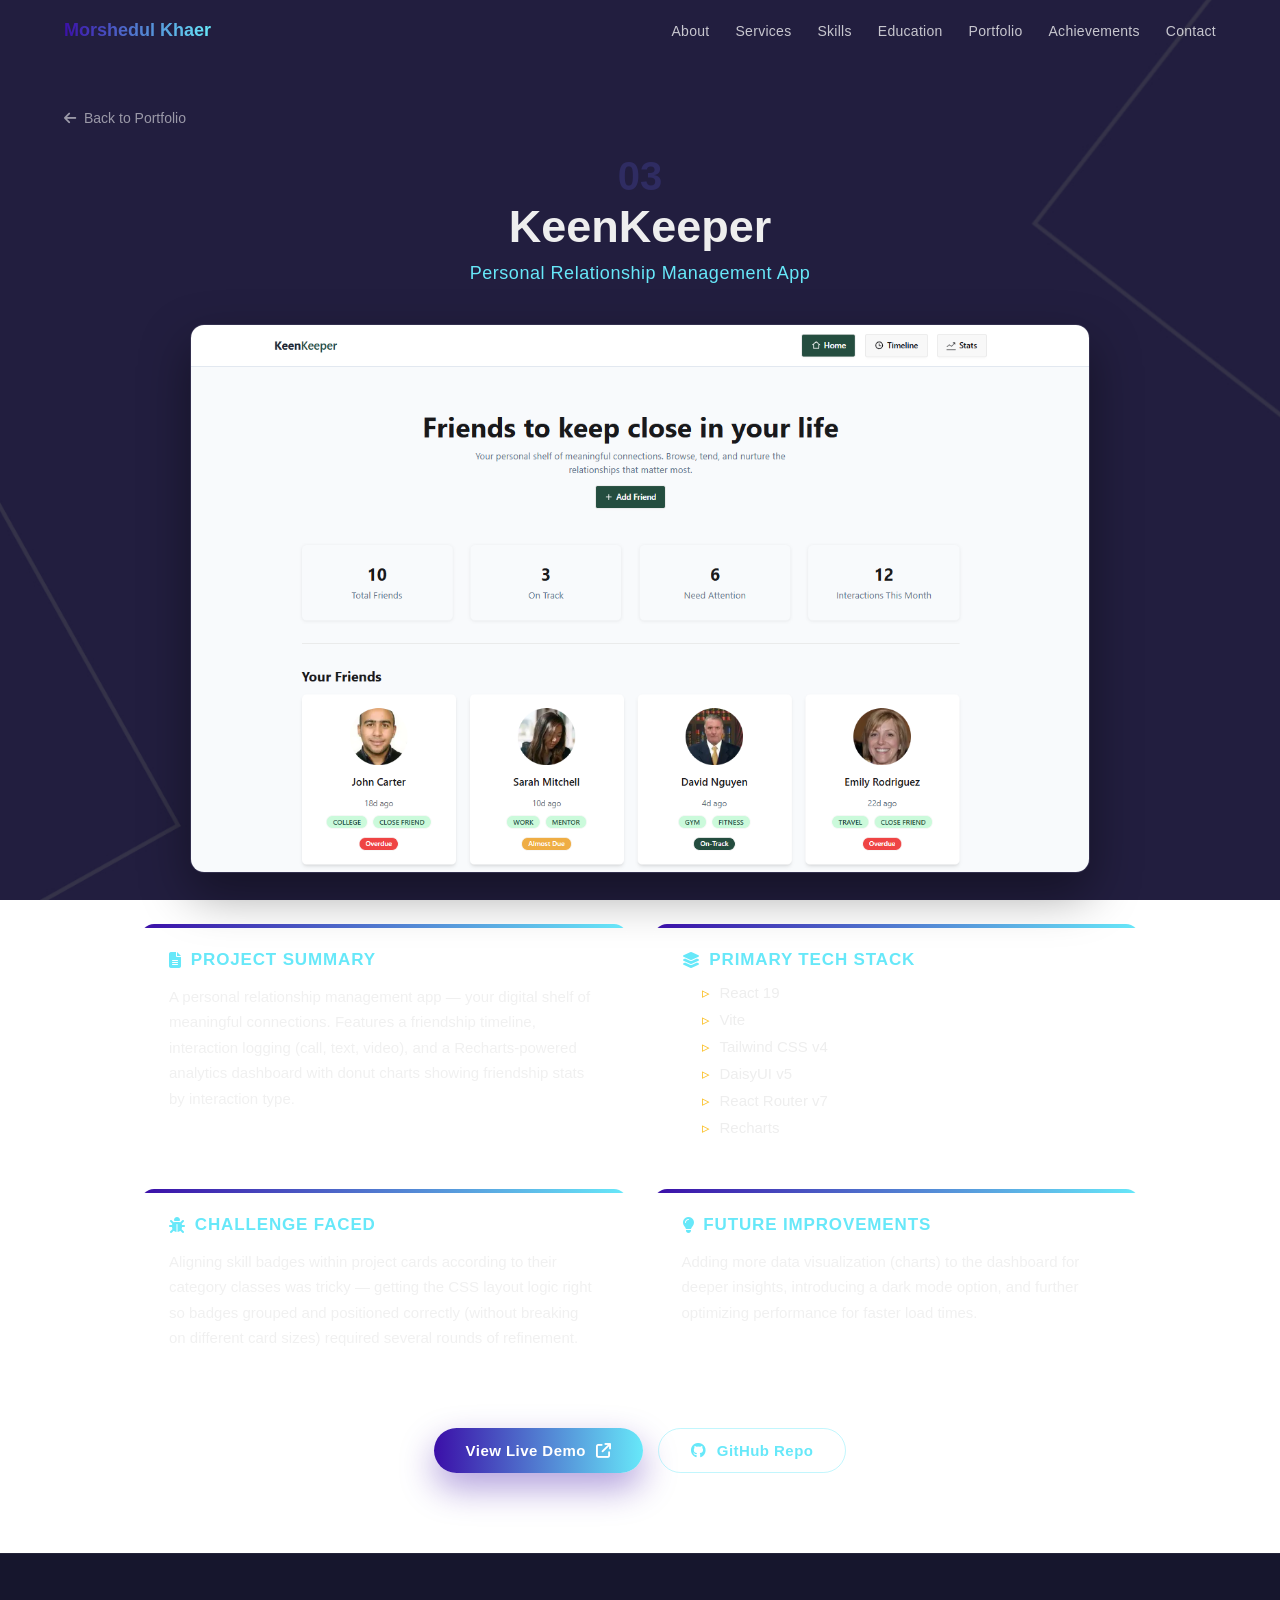
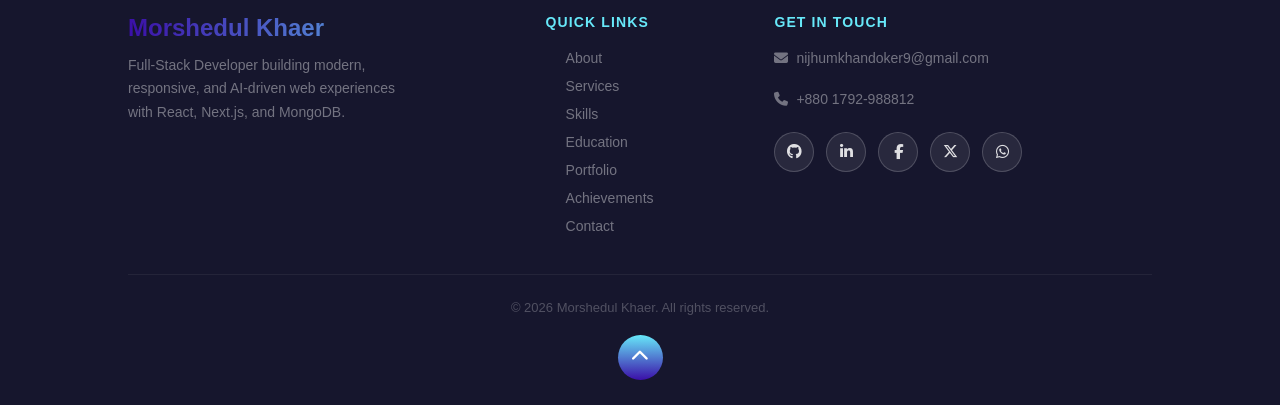
==== project-keenkeeper.html @ e4bccffb "fixed so many bugs and redesigned many sections of the whole website" ====
<!doctype html>
<html lang="en">
  <head>
    <meta charset="UTF-8" />
    <meta name="viewport" content="width=device-width, initial-scale=1" />
    <title>KeenKeeper — Project Details | Morshedul Khaer</title>
    <meta
      name="description"
      content="KeenKeeper — a personal relationship management app built with React 19, Vite, Tailwind CSS v4, DaisyUI v5, and Recharts. Tech stack, challenges, and future plans."
    />

    <meta property="og:type" content="website" />
    <meta property="og:title" content="KeenKeeper — Project Details | Morshedul Khaer" />
    <meta
      property="og:description"
      content="A personal relationship management app with a friendship timeline, interaction logging, and a Recharts-powered analytics dashboard."
    />
    <meta property="og:image" content="images/keen-keeper.png" />

    <link rel="icon" href="favicon.ico" sizes="any" />
    <link rel="icon" type="image/svg+xml" href="favicon.svg" />
    <link rel="icon" type="image/png" sizes="32x32" href="favicon-32x32.png" />
    <link rel="icon" type="image/png" sizes="16x16" href="favicon-16x16.png" />
    <link rel="apple-touch-icon" href="apple-touch-icon.png" />

    <link rel="stylesheet" href="https://unpkg.com/aos@next/dist/aos.css" />
    <link
      rel="stylesheet"
      href="https://cdnjs.cloudflare.com/ajax/libs/font-awesome/6.5.1/css/all.min.css"
    />
    <link rel="stylesheet" href="main.css" />
  </head>
  <body class="project-detail-page">
    <!-- Desktop/Tablet Navbar -->
    <nav class="site-nav" id="site-nav">
      <div class="site-nav-inner">
        <a href="index.html" class="site-nav-brand">Morshedul Khaer</a>
        <ul class="site-nav-list">
          <li><a href="index.html#about" class="site-nav-link">About</a></li>
          <li><a href="index.html#services" class="site-nav-link">Services</a></li>
          <li><a href="index.html#skills" class="site-nav-link">Skills</a></li>
          <li><a href="index.html#education" class="site-nav-link">Education</a></li>
          <li><a href="index.html#portfolio" class="site-nav-link">Portfolio</a></li>
          <li><a href="index.html#achievements" class="site-nav-link">Achievements</a></li>
          <li><a href="index.html#contact" class="site-nav-link">Contact</a></li>
        </ul>
      </div>
    </nav>

    <!-- Mobile hamburger + full-screen nav -->
    <div class="menu-toggler" role="button" aria-label="Toggle navigation menu" tabindex="0">
      <div class="bar half start"></div>
      <div class="bar"></div>
      <div class="bar half end"></div>
    </div>
    <nav class="top-nav">
      <ul class="nav-list">
        <li><a href="index.html" class="nav-link">Home</a></li>
        <li><a href="index.html#about" class="nav-link">About</a></li>
        <li><a href="index.html#services" class="nav-link">Services</a></li>
        <li><a href="index.html#skills" class="nav-link">Skills</a></li>
        <li><a href="index.html#education" class="nav-link">Education</a></li>
        <li><a href="index.html#portfolio" class="nav-link">Portfolio</a></li>
        <li><a href="index.html#achievements" class="nav-link">Achievements</a></li>
        <li><a href="index.html#contact" class="nav-link">Contact</a></li>
      </ul>
    </nav>

    <div class="detail-breadcrumb">
      <div class="container">
        <a href="index.html#portfolio" class="detail-back">
          <i class="fa-solid fa-arrow-left"></i> Back to Portfolio
        </a>
      </div>
    </div>

    <main class="project-detail">
      <div class="container">
        <div class="project-detail-hero">
          <span class="project-number">03</span>
          <h1>KeenKeeper</h1>
          <h6>Personal Relationship Management App</h6>
        </div>

        <div class="project-detail-image">
          <img
            src="images/keen-keeper.png"
            alt="KeenKeeper relationship management app screenshot"
          />
        </div>

        <div class="project-detail-grid">
          <section class="project-detail-block">
            <h2><i class="fa-solid fa-file-lines"></i> Project Summary</h2>
            <p>
              A personal relationship management app — your digital shelf
              of meaningful connections. Features a friendship timeline,
              interaction logging (call, text, video), and a
              Recharts-powered analytics dashboard with donut charts showing
              friendship stats by interaction type.
            </p>
          </section>

          <section class="project-detail-block">
            <h2><i class="fa-solid fa-layer-group"></i> Primary Tech Stack</h2>
            <ul class="tech-stack-list">
              <li>React 19</li>
              <li>Vite</li>
              <li>Tailwind CSS v4</li>
              <li>DaisyUI v5</li>
              <li>React Router v7</li>
              <li>Recharts</li>
            </ul>
          </section>

          <section class="project-detail-block">
            <h2><i class="fa-solid fa-bug"></i> Challenge Faced</h2>
            <p>
              Aligning skill badges within project cards according to their
              category classes was tricky — getting the CSS layout logic
              right so badges grouped and positioned correctly (without
              breaking on different card sizes) required several rounds of
              refinement.
            </p>
          </section>

          <section class="project-detail-block">
            <h2><i class="fa-solid fa-lightbulb"></i> Future Improvements</h2>
            <p>
              Adding more data visualization (charts) to the dashboard for
              deeper insights, introducing a dark mode option, and further
              optimizing performance for faster load times.
            </p>
          </section>
        </div>

        <div class="project-detail-links">
          <a
            href="https://keen-keeper-xi-five.vercel.app/"
            target="_blank"
            rel="noopener noreferrer"
            class="hero-btn-primary"
          >
            View Live Demo <i class="fa-solid fa-arrow-up-right-from-square"></i>
          </a>
          <a
            href="https://github.com/Morshedul-developer/keen-keeper"
            target="_blank"
            rel="noopener noreferrer"
            class="hero-btn-secondary"
          >
            <i class="fa-brands fa-github"></i> GitHub Repo
          </a>
        </div>
      </div>
    </main>

    <!-- Footer -->
    <footer class="footer">
      <div class="footer-container">
        <div class="footer-brand">
          <h2>Morshedul Khaer</h2>
          <p>
            Full-Stack Developer building modern, responsive, and AI-driven web
            experiences with React, Next.js, and MongoDB.
          </p>
        </div>

        <div class="footer-links">
          <h3>Quick Links</h3>
          <ul>
            <li><a href="index.html#about">About</a></li>
            <li><a href="index.html#services">Services</a></li>
            <li><a href="index.html#skills">Skills</a></li>
            <li><a href="index.html#education">Education</a></li>
            <li><a href="index.html#portfolio">Portfolio</a></li>
            <li><a href="index.html#achievements">Achievements</a></li>
            <li><a href="index.html#contact">Contact</a></li>
          </ul>
        </div>

        <div class="footer-contact">
          <h3>Get In Touch</h3>
          <a href="mailto:nijhumkhandoker9@gmail.com">
            <i class="fa-solid fa-envelope"></i>
            nijhumkhandoker9@gmail.com
          </a>
          <a href="tel:+8801792988812">
            <i class="fa-solid fa-phone"></i>
            +880 1792-988812
          </a>
          <div class="footer-socials">
            <a
              href="https://github.com/Morshedul-developer"
              target="_blank"
              rel="noopener noreferrer"
              title="GitHub"
              aria-label="GitHub"
            >
              <i class="fa-brands fa-github"></i>
            </a>
            <a
              href="https://www.linkedin.com/in/morshedulkhaer/"
              target="_blank"
              rel="noopener noreferrer"
              title="LinkedIn"
              aria-label="LinkedIn"
            >
              <i class="fa-brands fa-linkedin-in"></i>
            </a>
            <a
              href="https://www.facebook.com/nijhum.khandoker"
              target="_blank"
              rel="noopener noreferrer"
              title="Facebook"
              aria-label="Facebook"
            >
              <i class="fa-brands fa-facebook-f"></i>
            </a>
            <a
              href="https://x.com/Morshedul2152"
              target="_blank"
              rel="noopener noreferrer"
              title="Twitter/X"
              aria-label="Twitter/X"
            >
              <i class="fa-brands fa-x-twitter"></i>
            </a>
            <a
              href="https://wa.me/8801792988812"
              target="_blank"
              rel="noopener noreferrer"
              title="WhatsApp"
              aria-label="WhatsApp"
            >
              <i class="fa-brands fa-whatsapp"></i>
            </a>
          </div>
        </div>
      </div>

      <div class="footer-bottom">
        <p>&copy; 2026 Morshedul Khaer. All rights reserved.</p>
        <div class="up" id="up">
          <i class="fas fa-chevron-up"></i>
        </div>
      </div>
    </footer>

    <!-- Scripts -->
    <script src="https://ajax.googleapis.com/ajax/libs/jquery/3.3.1/jquery.min.js"></script>
    <script src="https://unpkg.com/aos@next/dist/aos.js"></script>
    <script src="main.js"></script>
  </body>
</html>
---- main.css ----
/*Start global*/
* {
  margin: 0;
  padding: 0;
  box-sizing: border-box;
}

html {
  font-size: 10px;
  font-family: "Roboto", sans-serif;
  color: #eee;
  overflow-x: hidden;
}

body {
  width: 100%;
  height: 100%;
  background: url("images/sitebg.jpg") no-repeat center center fixed;
  background-size: cover;
  overflow-x: hidden;
}

section {
  padding: 6rem 0;
}

a {
  text-decoration: none;
  color: #eee;
}

p {
  font-size: 1.8rem;
  font-weight: 300;
}

img {
  width: 100%;
}
/*End global*/

/*Start reusable*/
.container {
  width: 90%;
  max-width: 120rem;
  height: 100%;
  margin: 0 auto;
  position: relative;
}

.section-heading {
  text-align: center;
  margin-bottom: 10rem;
}

.section-heading h1 {
  font-size: 3.5rem;
  color: rgba(255, 255, 255, 0.3);
  text-transform: uppercase;
  font-weight: 400;
  position: relative;
  margin-bottom: 1rem;
}

.section-heading h1::before,
.section-heading h1::after {
  content: "";
  position: absolute;
  bottom: -0.5rem;
  left: 50%;
  transform: translateX(-50%);
  -webkit-transform: translateX(-50%);
  -moz-transform: translateX(-50%);
  -ms-transform: translateX(-50%);
  -o-transform: translateX(-50%);
  background-color: rgba(255, 255, 255, 0.75);
}

.section-heading h1::before {
  width: 10rem;
  height: 3px;
  border-radius: 0.8rem;
  -webkit-border-radius: 0.8rem;
  -moz-border-radius: 0.8rem;
  -ms-border-radius: 0.8rem;
  -o-border-radius: 0.8rem;
}

.section-heading h1::after {
  width: 1.5rem;
  height: 1.5rem;
  border-radius: 100%;
  -webkit-border-radius: 100%;
  -moz-border-radius: 100%;
  -ms-border-radius: 100%;
  -o-border-radius: 100%;
  bottom: -1.15rem;
}

.section-heading h6 {
  font-size: 1.6rem;
  font-weight: 300;
}
/*End reusable*/

/*Start site-nav*/
html {
  scroll-padding-top: 8rem;
}

.site-nav {
  position: fixed;
  top: 0;
  left: 0;
  width: 100%;
  z-index: 300;
  padding: 2rem 0;
  background-color: transparent;
  box-shadow: none;
  transition: background-color 0.3s ease, box-shadow 0.3s ease, padding 0.3s ease;
}

.site-nav.scrolled {
  padding: 1.3rem 0;
  background-color: rgba(22, 22, 45, 0.75);
  -webkit-backdrop-filter: blur(14px);
  backdrop-filter: blur(14px);
  box-shadow: 0 8px 30px rgba(0, 0, 0, 0.35);
}

.site-nav-inner {
  width: 90%;
  max-width: 120rem;
  margin: 0 auto;
  display: flex;
  align-items: center;
  justify-content: space-between;
}

.site-nav-brand {
  font-size: 1.8rem;
  font-weight: 600;
  background: linear-gradient(to right, #3b0fa8, #67e8f9);
  -webkit-background-clip: text;
  -webkit-text-fill-color: transparent;
}

.site-nav-list {
  list-style: none;
  display: flex;
  align-items: center;
  gap: 2.6rem;
}

.site-nav-list li {
  margin: 0;
}

.site-nav-link {
  position: relative;
  font-size: 1.4rem;
  font-weight: 500;
  letter-spacing: 0.02em;
  color: rgba(255, 255, 255, 0.75);
  padding: 0.4rem 0;
  transition: color 0.3s ease;
}

.site-nav-link::after {
  content: "";
  position: absolute;
  left: 0;
  bottom: -2px;
  width: 0;
  height: 2px;
  border-radius: 2px;
  background: linear-gradient(to right, #3b0fa8, #67e8f9);
  transition: width 0.3s ease;
}

.site-nav-link:hover,
.site-nav-link.active {
  color: #fff;
}

.site-nav-link:hover::after,
.site-nav-link.active::after {
  width: 100%;
}
/*End site-nav*/

/*Start header*/
header {
  width: 100%;
  min-height: 100vh;
  display: flex;
  align-items: center;
  padding: 10rem 0;
}

.top-nav {
  width: 100%;
  height: 100vh;
  position: fixed;
  top: -100vh;
  z-index: 50;
  background-color: #16162d;
  border-bottom-right-radius: 100%;
  border-bottom-left-radius: 100%;
  transition: all 650ms cubic-bezier(1, 0, 0, 1);
  -webkit-transition: all 650ms cubic-bezier(1, 0, 0, 1);
  -moz-transition: all 650ms cubic-bezier(1, 0, 0, 1);
  -ms-transition: all 650ms cubic-bezier(1, 0, 0, 1);
  -o-transition: all 650ms cubic-bezier(1, 0, 0, 1);
}

.nav-list {
  list-style: none;
  width: 100%;
  height: 100%;
  display: flex;
  justify-content: center;
  align-items: center;
}

li {
  margin: 0 2rem;
}

.nav-link {
  font-family: "The Historia Demo", cursive;
  font-size: 5rem;
  padding: 1rem;
}

.nav-link:hover,
.nav-link:focus {
  background: linear-gradient(to top, #3b0fa8, #67e8f9);
  -webkit-background-clip: text;
  -webkit-text-fill-color: transparent;
}

.top-nav.open {
  top: 0;
  border-radius: initial;
  -webkit-border-radius: initial;
  -moz-border-radius: initial;
  -ms-border-radius: initial;
  -o-border-radius: initial;
}

.menu-toggler {
  position: absolute;
  top: 5rem;
  right: 5rem;
  width: 5rem;
  height: 4rem;
  display: none;
  flex-direction: column;
  justify-content: space-between;
  cursor: pointer;
  z-index: 1500;
  transition: transform 650ms ease-out;
  -webkit-transition: transform 650ms ease-out;
  -moz-transition: transform 650ms ease-out;
  -ms-transition: transform 650ms ease-out;
  -o-transition: transform 650ms ease-out;
}

.menu-toggler.open {
  transform: rotate(-45deg);
  -webkit-transform: rotate(-45deg);
  -moz-transform: rotate(-45deg);
  -ms-transform: rotate(-45deg);
  -o-transform: rotate(-45deg);
}

.bar {
  background: linear-gradient(to top, #3b0fa8, #67e8f9);
  width: 100%;
  height: 4px;
  border-radius: 0.8rem;
  -webkit-border-radius: 0.8rem;
  -moz-border-radius: 0.8rem;
  -ms-border-radius: 0.8rem;
  -o-border-radius: 0.8rem;
}

.bar.half {
  width: 50%;
}

.bar.start {
  transform-origin: right;
  transition: transform 650ms cubic-bezier(0.54, -0.81, 0.57, 0.57);
  -webkit-transition: transform 650ms cubic-bezier(0.54, -0.81, 0.57, 0.57);
  -moz-transition: transform 650ms cubic-bezier(0.54, -0.81, 0.57, 0.57);
  -ms-transition: transform 650ms cubic-bezier(0.54, -0.81, 0.57, 0.57);
  -o-transition: transform 650ms cubic-bezier(0.54, -0.81, 0.57, 0.57);
}

.open .bar.start {
  transform: rotate(-450deg) translateX(0.8rem);
  -webkit-transform: rotate(-450deg) translateX(0.8rem);
  -moz-transform: rotate(-450deg) translateX(0.8rem);
  -ms-transform: rotate(-450deg) translateX(0.8rem);
  -o-transform: rotate(-450deg) translateX(0.8rem);
}

.bar.end {
  align-self: flex-end;
  transform-origin: left;
  transition: transform 650ms cubic-bezier(0.54, -0.81, 0.57, 0.57);
  -webkit-transition: transform 650ms cubic-bezier(0.54, -0.81, 0.57, 0.57);
  -moz-transition: transform 650ms cubic-bezier(0.54, -0.81, 0.57, 0.57);
  -ms-transition: transform 650ms cubic-bezier(0.54, -0.81, 0.57, 0.57);
  -o-transition: transform 650ms cubic-bezier(0.54, -0.81, 0.57, 0.57);
}

.open .bar.end {
  transform: rotate(-450deg) translateX(-0.8rem);
  -webkit-transform: rotate(-450deg) translateX(-0.8rem);
  -moz-transform: rotate(-450deg) translateX(-0.8rem);
  -ms-transform: rotate(-450deg) translateX(-0.8rem);
  -o-transform: rotate(-450deg) translateX(-0.8rem);
}

.hero-inner {
  width: 90%;
  max-width: 120rem;
  margin: 0 auto;
  display: grid;
  grid-template-columns: 3fr 2fr;
  align-items: center;
  gap: 5rem;
  z-index: 1;
  position: relative;
}

.hero-content {
  text-align: left;
}

.hero-name {
  font-size: clamp(3.6rem, 4vw + 2rem, 6.4rem);
  font-weight: 800;
  color: #f5f7fb;
  letter-spacing: -0.01em;
  line-height: 1.05;
  margin-bottom: 1.5rem;
}

.hero-role {
  font-size: 2.2rem;
  font-weight: 600;
  letter-spacing: 0.02em;
  margin-bottom: 2rem;
  background: linear-gradient(to right, #a78bfa, #67e8f9);
  -webkit-background-clip: text;
  -webkit-text-fill-color: transparent;
}

.hero-intro {
  max-width: 48rem;
  font-size: 1.6rem;
  line-height: 1.7;
  color: rgba(226, 232, 240, 0.82);
  margin-bottom: 2rem;
}

.hero-meta {
  display: flex;
  flex-wrap: wrap;
  align-items: center;
  gap: 0.8rem;
  font-size: 1.3rem;
  color: rgba(226, 232, 240, 0.68);
  letter-spacing: 0.02em;
  margin-bottom: 3rem;
}

.hero-meta i {
  color: #67e8f9;
  margin-right: 0.3rem;
}

.hero-meta-sep {
  opacity: 0.5;
}

.hero-meta-status {
  display: inline-flex;
  align-items: center;
  gap: 0.6rem;
}

.status-dot {
  width: 8px;
  height: 8px;
  border-radius: 50%;
  background: #34d399;
  box-shadow: 0 0 0 3px rgba(52, 211, 153, 0.2);
}

.hero-cta {
  display: flex;
  flex-wrap: wrap;
  align-items: center;
  gap: 1.5rem;
}

.hero-btn-primary {
  display: inline-flex;
  align-items: center;
  gap: 1rem;
  padding: 1.3rem 3.2rem;
  font-size: 1.5rem;
  font-weight: 600;
  letter-spacing: 0.03em;
  color: #fff;
  background: linear-gradient(to right, #3b0fa8, #67e8f9);
  border-radius: 50px;
  -webkit-border-radius: 50px;
  box-shadow: 0 15px 35px rgba(59, 15, 168, 0.4);
  transition: transform 0.3s ease, box-shadow 0.3s ease;
  -webkit-transition: transform 0.3s ease, box-shadow 0.3s ease;
}

.hero-btn-primary:hover {
  transform: translateY(-3px);
  -webkit-transform: translateY(-3px);
  box-shadow: 0 20px 45px rgba(59, 15, 168, 0.55);
}

.hero-btn-secondary {
  position: relative;
  display: inline-flex;
  align-items: center;
  gap: 1rem;
  padding: 1.3rem 3.2rem;
  font-size: 1.5rem;
  font-weight: 600;
  letter-spacing: 0.03em;
  color: #67e8f9;
  background: transparent;
  border: 1px solid rgba(103, 232, 249, 0.4);
  border-radius: 50px;
  -webkit-border-radius: 50px;
  cursor: not-allowed;
  transition: all 0.3s ease;
  -webkit-transition: all 0.3s ease;
}

.hero-btn-secondary:hover {
  border-color: #67e8f9;
  background: rgba(103, 232, 249, 0.08);
}

.resume-btn-badge {
  position: absolute;
  top: -1.1rem;
  right: -1rem;
  background-color: #16162d;
  border: 1px solid rgba(255, 255, 255, 0.2);
  color: #67e8f9;
  font-size: 1rem;
  font-weight: 500;
  padding: 0.3rem 1rem;
  border-radius: 50px;
  -webkit-border-radius: 50px;
  text-transform: uppercase;
  letter-spacing: 0.05em;
  white-space: nowrap;
}

.hero-photo {
  display: flex;
  justify-content: center;
}

.hero-photo img {
  width: 100%;
  max-width: 32rem;
  border-radius: 24px;
  -webkit-border-radius: 24px;
  padding: 6px;
  background: linear-gradient(160deg, rgba(167, 139, 250, 0.5), rgba(103, 232, 249, 0.5));
  box-shadow: 0 20px 45px rgba(0, 0, 0, 0.45), 0 0 60px rgba(103, 232, 249, 0.12);
  -o-object-fit: cover;
  object-fit: cover;
  transition: transform 0.4s ease, box-shadow 0.4s ease;
  -webkit-transition: transform 0.4s ease, box-shadow 0.4s ease;
}

.hero-photo:hover img {
  transform: translateY(-4px);
  -webkit-transform: translateY(-4px);
  box-shadow: 0 26px 55px rgba(0, 0, 0, 0.5), 0 0 75px rgba(103, 232, 249, 0.2);
}
/*End header*/

/*Start about*/
.about .container {
  display: flex;
  justify-content: center;
}

.about-heading {
  text-align: center;
  text-transform: uppercase;
  line-height: 0;
  margin-bottom: 6rem;
}

.about-heading h1 {
  font-size: 10rem;
  opacity: 0.3;
}

.about-heading h6 {
  font-size: 2rem;
  font-weight: 400;
  opacity: 0.9;
}

.about-des {
  font-size: 16px;
  font-weight: 300;
  line-height: 1.8;
  color: #d2e1f4;
  text-align: left;
}

.about-des + .about-des {
  margin-top: 2.5rem;
}

.about-details {
  width: 100%;
  max-width: 90rem;
}

.social-media {
  margin-top: 5rem;
  text-align: center;
}

.social-media i {
  font-size: 5rem;
  transition: color 650ms;
  -webkit-transition: color 650ms;
  -moz-transition: color 650ms;
  -ms-transition: color 650ms;
  -o-transition: color 650ms;
}

.fa-facebook-square:hover {
  color: #1877f2;
}

.fa-linkedin:hover {
  color: #0077b5;
}

.fa-dribbble-square:hover {
  color: #ea4c89;
}

.fa-twitter-square:hover {
  color: #aab8c2;
}
/*End about*/

/*Start services*/
.my-skills {
  margin-top: 10rem;
  display: grid;
  grid-template-columns: repeat(3, 1fr);
  gap: 4rem;
  text-align: center;
}

.skills {
  width: 100%;
  min-height: 360px;
  border: 1px solid rgba(255, 255, 255, 0.1);
  display: flex;
  flex-direction: column;
  justify-content: space-evenly;
  align-items: center;
  padding: 2rem;
  border-radius: 10px;
  -webkit-border-radius: 10px;
  -moz-border-radius: 10px;
  -ms-border-radius: 10px;
  -o-border-radius: 10px;
  box-shadow: 0 2px 12px rgba(255, 255, 255, 0.04);
  position: relative;
  top: 0;
  transition: top 0.4s ease, box-shadow 0.4s ease;
  -webkit-transition: top 0.4s ease, box-shadow 0.4s ease;
}

.skills:hover {
  top: -10px;
  box-shadow: 0 20px 48px rgba(255, 255, 255, 0.1);
}

.skills h1 {
  text-transform: uppercase;
  letter-spacing: 2.2px;
  margin: 2rem -2px 2rem 0;
}

.skills > p {
  font-size: 1.6rem;
  line-height: 1.6;
  letter-spacing: 0.5px;
}

.icon-container {
  width: 9rem;
  height: 9rem;
  border: 3px solid #fbbf24;
  background-color: #142a45;
  display: flex;
  transform: rotate(45deg);
  -webkit-transform: rotate(45deg);
  -moz-transform: rotate(45deg);
  -ms-transform: rotate(45deg);
  -o-transform: rotate(45deg);
  margin-bottom: 3rem;
}

.icon-container i {
  color: #ddd7ed;
  font-size: 3.6rem;
  margin: auto;
  transform: rotate(-45deg);
  -webkit-transform: rotate(-45deg);
  -moz-transform: rotate(-45deg);
  -ms-transform: rotate(-45deg);
  -o-transform: rotate(-45deg);
}
/*End services*/

/*Start tech-skills*/
.skill-groups {
  margin-top: 6rem;
  display: flex;
  flex-wrap: wrap;
  align-items: start;
  justify-content: center;
  gap: 3rem;
}

.skill-group {
  flex: 1;
  min-width: 300px;
  max-width: 420px;
  background: rgba(255, 255, 255, 0.03);
  border: 1px solid rgba(255, 255, 255, 0.1);
  border-radius: 16px;
  -webkit-border-radius: 16px;
  padding: 2.5rem;
  box-shadow: 0 10px 30px rgba(0, 0, 0, 0.18);
  transition: border-color 0.3s ease, box-shadow 0.3s ease;
  -webkit-transition: border-color 0.3s ease, box-shadow 0.3s ease;
}

.skill-group:hover {
  border-color: rgba(103, 232, 249, 0.25);
  box-shadow: 0 16px 40px rgba(0, 0, 0, 0.28);
}

.skill-group h3 {
  font-size: 1.8rem;
  text-transform: uppercase;
  letter-spacing: 0.08em;
  color: #67e8f9;
  text-align: center;
  margin-bottom: 2rem;
  font-weight: 600;
}

.skill-group h3 i {
  margin-right: 0.6rem;
}

.skill-tile-grid {
  list-style: none;
  display: grid;
  grid-template-columns: repeat(2, 1fr);
  gap: 1.2rem;
}

.skill-tile {
  grid-column: span 1;
  display: flex;
  flex-direction: column;
  gap: 0.9rem;
  padding: 1.3rem 1.5rem;
  border: 1px solid rgba(255, 255, 255, 0.1);
  border-radius: 12px;
  -webkit-border-radius: 12px;
  background: rgba(255, 255, 255, 0.03);
  transition: all 0.3s ease;
  -webkit-transition: all 0.3s ease;
}

.skill-tile--primary {
  grid-column: span 2;
  border-color: rgba(103, 232, 249, 0.25);
  background: rgba(103, 232, 249, 0.06);
}

.skill-tile-top {
  display: flex;
  align-items: center;
  gap: 0.8rem;
  font-size: 1.25rem;
  letter-spacing: 0.02em;
}

.skill-tile--primary .skill-tile-top {
  font-size: 1.4rem;
  font-weight: 700;
}

.skill-tile-top i {
  color: #fbbf24;
  font-size: 1.6rem;
  flex-shrink: 0;
}

.skill-tile--primary .skill-tile-top i {
  font-size: 1.9rem;
}

.skill-dots {
  display: flex;
  gap: 0.5rem;
}

.dot {
  width: 6px;
  height: 6px;
  border-radius: 50%;
  background: rgba(255, 255, 255, 0.15);
}

.dot.filled {
  background: #fbbf24;
}

.skill-tile--primary .dot.filled {
  background: #67e8f9;
}

.skill-tile:hover {
  transform: translateY(-4px);
  border-color: #67e8f9;
  box-shadow: 0 14px 32px rgba(103, 232, 249, 0.14);
}
/*End tech-skills*/

/*Start education*/
.education-content {
  margin-top: 6rem;
  display: flex;
  flex-wrap: wrap;
  justify-content: center;
  align-items: flex-start;
  gap: 5rem;
}

.education-item {
  flex: 1;
  min-width: 300px;
  max-width: 500px;
  display: flex;
  gap: 2rem;
  align-items: flex-start;
  text-align: left;
  background: rgba(255, 255, 255, 0.03);
  border: 1px solid rgba(255, 255, 255, 0.08);
  border-radius: 14px;
  -webkit-border-radius: 14px;
  padding: 3rem;
}

.education-icon {
  width: 6rem;
  height: 6rem;
  flex-shrink: 0;
  border: 3px solid #fbbf24;
  background-color: #142a45;
  border-radius: 50%;
  -webkit-border-radius: 50%;
  display: flex;
  align-items: center;
  justify-content: center;
}

.education-icon i {
  font-size: 2.4rem;
  color: #ddd7ed;
}

.education-details h1 {
  font-size: 2rem;
  font-weight: 600;
  line-height: 1.3;
  margin-bottom: 1rem;
}

.education-details h6 {
  font-size: 1.4rem;
  font-weight: 400;
  opacity: 0.7;
  letter-spacing: 0.03em;
}

.certifications {
  flex: 1;
  min-width: 300px;
  max-width: 500px;
  text-align: left;
  background: rgba(255, 255, 255, 0.03);
  border: 1px solid rgba(255, 255, 255, 0.08);
  border-radius: 14px;
  -webkit-border-radius: 14px;
  padding: 3rem;
}

.certifications h3 {
  font-size: 1.6rem;
  text-transform: uppercase;
  letter-spacing: 0.08em;
  color: #67e8f9;
  margin-bottom: 2rem;
  font-weight: 600;
}

.certification-list {
  list-style: none;
  display: flex;
  flex-direction: column;
  gap: 2rem;
}

.certification-item {
  display: flex;
  gap: 1.5rem;
  align-items: flex-start;
}

.certification-item i {
  font-size: 2rem;
  color: #fbbf24;
  margin-top: 0.3rem;
}

.certification-item h4 {
  font-size: 1.5rem;
  font-weight: 600;
  margin-bottom: 0.3rem;
}

.certification-item p {
  font-size: 1.3rem;
  opacity: 0.6;
}
/*End education*/

/*Start portfolio*/
.portfolio-item {
  display: flex;
  align-items: center;
  justify-content: center;
  gap: 6rem;
  margin-bottom: 7rem;
}

.portfolio-item:nth-child(odd) {
  flex-direction: row-reverse;
}

.portfolio-item:last-child {
  margin-bottom: 0;
}

.portfolio-img {
  flex: 1;
}

.portfolio-des {
  flex: 1;
}

.browser-mockup {
  border-radius: 10px;
  overflow: hidden;
  border: 1px solid rgba(255, 255, 255, 0.08);
  box-shadow: 0 8px 32px rgba(0, 0, 0, 0.4);
  transition: transform 0.4s ease, box-shadow 0.4s ease;
  -webkit-transition: transform 0.4s ease, box-shadow 0.4s ease;
  -o-transition: transform 0.4s ease, box-shadow 0.4s ease;
  cursor: pointer;
}

.browser-mockup:hover {
  transform: translateY(-8px);
  box-shadow: 0 20px 48px rgba(0, 0, 0, 0.5);
}

.browser-bar {
  background: #1a2035;
  padding: 10px 14px;
  display: flex;
  align-items: center;
  gap: 10px;
  border-bottom: 1px solid rgba(255, 255, 255, 0.06);
}

.browser-dots {
  display: flex;
  gap: 6px;
  flex-shrink: 0;
}

.browser-dots span {
  width: 11px;
  height: 11px;
  border-radius: 50%;
}

.browser-dots span:nth-child(1) { background: #ff5f57; }
.browser-dots span:nth-child(2) { background: #ffbd2e; }
.browser-dots span:nth-child(3) { background: #28c840; }

.browser-url {
  background: rgba(255, 255, 255, 0.05);
  border: 1px solid rgba(255, 255, 255, 0.08);
  border-radius: 4px;
  padding: 4px 12px;
  font-size: 12px;
  color: rgba(255, 255, 255, 0.3);
  flex: 1;
  white-space: nowrap;
  overflow: hidden;
  text-overflow: ellipsis;
}

.browser-content img {
  width: 100%;
  height: 280px;
  object-fit: cover;
  object-position: top;
  display: block;
}

.portfolio-item h6 {
  font-size: 13px;
  color: #1dcde4;
  letter-spacing: 0.08em;
  margin-bottom: 0.75rem;
  font-weight: 500;
  text-transform: uppercase;
}

.portfolio-des h1 {
  font-size: 3rem;
  font-weight: 500;
  margin: 1rem 0;
}

.portfolio-des p {
  max-width: 550px;
  font-size: 1.5rem;
  line-height: 1.5;
  text-align: justify;
}

.project-number {
  font-size: 4.5rem;
  font-weight: 700;
  color: rgba(99, 102, 241, 0.2);
  line-height: 1;
  margin-bottom: 0.5rem;
  display: block;
}

.portfolio-buttons {
  display: flex;
  flex-wrap: wrap;
  gap: 1.5rem;
  margin-top: 1.5rem;
  align-items: center;
}

.cta {
  font-size: 1.1rem;
}

.cta:hover {
  background: transparent;
  color: #67e8f9;
  border: 1px solid #67e8f9;
  transition: all 0.3s ease;
  -webkit-transition: all 0.3s ease;
  -moz-transition: all 0.3s ease;
  -ms-transition: all 0.3s ease;
  -o-transition: all 0.3s ease;
}

.cta-outline {
  padding: 0.75rem 1.5rem;
  border: 1px solid rgba(255, 255, 255, 0.15);
  border-radius: 6px;
  color: #fff;
  text-decoration: none;
  font-size: 14px;
  display: flex;
  align-items: center;
  gap: 8px;
  transition: all 0.3s ease;
  -webkit-transition: all 0.3s ease;
  -moz-transition: all 0.3s ease;
  -ms-transition: all 0.3s ease;
  -o-transition: all 0.3s ease;
}

.cta-outline:hover {
  border-color: #6366f1;
  color: #6366f1;
}

.view-more {
  border-color: rgba(103, 232, 249, 0.3);
}

.view-more:hover {
  border-color: #67e8f9;
  color: #67e8f9;
}
/*End portfolio*/

/*Start timeline*/
.timeline ul {
  border-left: 4px solid #3b0fa8;
  border-radius: 0.8rem;
  -webkit-border-radius: 0.8rem;
  -moz-border-radius: 0.8rem;
  -ms-border-radius: 0.8rem;
  -o-border-radius: 0.8rem;
  background-color: rgba(0, 0, 0, 0.05);
  margin: 0 auto;
  position: relative;
  padding: 4rem 4rem 4rem 6rem;
  list-style: none;
  text-align: left;
  width: 70%;
}

.timeline h1 {
  font-size: 1.8rem;
  text-transform: uppercase;
  font-weight: 600;
  margin-bottom: 0.8rem;
  opacity: 0.9;
  letter-spacing: 0.05em;
}

.timeline p {
  font-size: 1.4rem;
  line-height: 1.7;
  opacity: 0.6;
}

.timeline .date {
  border-bottom: 1px solid rgba(255, 255, 255, 0.08);
  margin-bottom: 3rem;
  padding-bottom: 3rem;
  position: relative;
}

.timeline .date:last-of-type {
  padding-bottom: 0;
  margin-bottom: 0;
  border: none;
}

.timeline .date::before,
.timeline .date::after {
  position: absolute;
  display: block;
  top: 50%;
  transform: translateY(-50%);
  -webkit-transform: translateY(-50%);
  -moz-transform: translateY(-50%);
  -ms-transform: translateY(-50%);
  -o-transform: translateY(-50%);
}

.timeline .date::before {
  content: attr(data-date);
  left: -22rem;
  text-align: right;
  min-width: 12rem;
  font-size: 1.4rem;
  opacity: 0.5;
  letter-spacing: 0.05em;
}

.timeline .date::after {
  content: "";
  box-shadow: 0 0 0 4px #43cfe2;
  border-radius: 100%;
  -webkit-border-radius: 100%;
  -moz-border-radius: 100%;
  -ms-border-radius: 100%;
  -o-border-radius: 100%;
  left: -8.8rem;
  height: 1.2rem;
  width: 1.2rem;
  background-color: #1e1e3a;
}
/*End timeline*/

/*Start contact*/
.contact {
  background-color: #221e3f;
}

.contact-info {
  display: flex;
  flex-wrap: wrap;
  justify-content: center;
  gap: 2rem;
  margin-bottom: 5rem;
}

.contact-info-item {
  display: flex;
  align-items: center;
  gap: 1rem;
  padding: 1.2rem 2.2rem;
  border: 1px solid rgba(255, 255, 255, 0.1);
  border-radius: 50px;
  -webkit-border-radius: 50px;
  background: rgba(255, 255, 255, 0.03);
  font-size: 1.4rem;
  transition: all 0.3s ease;
  -webkit-transition: all 0.3s ease;
}

.contact-info-item i {
  font-size: 1.8rem;
  color: #67e8f9;
}

.contact-info-item:hover {
  border-color: #67e8f9;
  transform: translateY(-3px);
  -webkit-transform: translateY(-3px);
  box-shadow: 0 10px 25px rgba(103, 232, 249, 0.15);
}

form {
  width: 70%;
  margin: 0 auto;
}

form label {
  font-size: 1.4rem;
  font-weight: 500;
  color: rgba(255, 255, 255, 0.7);
  margin-bottom: 0.6rem;
  display: block;
  letter-spacing: 0.03em;
}

input,
select,
textarea {
  width: 100%;
  padding: 1.2rem 1.5rem;
  margin-bottom: 2.5rem;
  border: 1px solid rgba(255, 255, 255, 0.08);
  border-radius: 8px;
  -webkit-border-radius: 8px;
  -moz-border-radius: 8px;
  -ms-border-radius: 8px;
  -o-border-radius: 8px;
  background-color: rgba(255, 255, 255, 0.04);
  color: #fff;
  font-size: 1.4rem;
  outline: none;
  transition: border-color 0.3s ease;
  -webkit-transition: border-color 0.3s ease;
  -moz-transition: border-color 0.3s ease;
  -ms-transition: border-color 0.3s ease;
  -o-transition: border-color 0.3s ease;
}

input:focus,
select:focus,
textarea:focus {
  border-color: #67e8f9;
  background-color: rgba(255, 255, 255, 0.06);
}

input::placeholder,
textarea::placeholder {
  color: rgba(255, 255, 255, 0.2);
  font-size: 1.4rem;
}

select {
  cursor: pointer;
}

select option {
  background-color: #221e3f;
  color: #fff;
}

textarea {
  resize: vertical;
  min-height: 160px;
}

input[type="submit"] {
  width: initial;
  background: linear-gradient(to right, #3b0fa8, #67e8f9);
  color: #fff;
  padding: 1.2rem 3.5rem;
  border: none;
  border-radius: 8px;
  -webkit-border-radius: 8px;
  -moz-border-radius: 8px;
  -ms-border-radius: 8px;
  -o-border-radius: 8px;
  cursor: pointer;
  font-size: 1.4rem;
  font-weight: 500;
  letter-spacing: 0.05em;
  margin-bottom: 0;
  transition: opacity 0.3s ease, transform 0.3s ease;
  -webkit-transition: opacity 0.3s ease, transform 0.3s ease;
  -moz-transition: opacity 0.3s ease, transform 0.3s ease;
  -ms-transition: opacity 0.3s ease, transform 0.3s ease;
  -o-transition: opacity 0.3s ease, transform 0.3s ease;
}

input[type="submit"]:hover {
  opacity: 0.85;
  transform: translateY(-2px);
  -webkit-transform: translateY(-2px);
  -moz-transform: translateY(-2px);
  -ms-transform: translateY(-2px);
  -o-transform: translateY(-2px);
}
/*End contact*/

/*Start footer*/
.footer {
  background-color: #16162d;
  border-top: 1px solid rgba(255, 255, 255, 0.06);
  padding-top: 6rem;
}

.footer-container {
  width: 80%;
  margin: 0 auto;
  display: grid;
  grid-template-columns: 2fr 1fr 2fr;
  align-items: start;
  gap: 4rem;
  padding-bottom: 4rem;
  border-bottom: 1px solid rgba(255, 255, 255, 0.06);
}

.footer-brand h2 {
  font-size: 2.4rem;
  font-weight: 600;
  background: linear-gradient(to right, #3b0fa8, #67e8f9);
  -webkit-background-clip: text;
  -webkit-text-fill-color: transparent;
  margin-bottom: 1.2rem;
}

.footer-brand p {
  font-size: 1.4rem;
  color: rgba(255, 255, 255, 0.4);
  line-height: 1.7;
  max-width: 280px;
}

.footer-links h3,
.footer-contact h3 {
  font-size: 1.4rem;
  font-weight: 600;
  color: #67e8f9;
  text-transform: uppercase;
  letter-spacing: 0.08em;
  margin-bottom: 2rem;
}

.footer-links ul {
  list-style: none;
  display: flex;
  flex-direction: column;
  gap: 1.2rem;
}

.footer-links ul li a {
  font-size: 1.4rem;
  color: rgba(255, 255, 255, 0.4);
  text-decoration: none;
  transition: color 0.3s ease;
  -webkit-transition: color 0.3s ease;
}

.footer-links ul li a:hover {
  color: #67e8f9;
}

.footer-contact a {
  font-size: 1.4rem;
  color: rgba(255, 255, 255, 0.4);
  text-decoration: none;
  display: flex;
  align-items: center;
  gap: 0.8rem;
  margin-bottom: 2.5rem;
  transition: color 0.3s ease;
  -webkit-transition: color 0.3s ease;
}

.footer-contact a:hover {
  color: #67e8f9;
}

.footer-socials {
  display: flex;
  gap: 1.2rem;
  flex-wrap: wrap;
}

.footer-socials a {
  width: 4rem;
  height: 4rem;
  border: 1px solid rgba(255, 255, 255, 0.18);
  border-radius: 50%;
  -webkit-border-radius: 50%;
  -moz-border-radius: 50%;
  -ms-border-radius: 50%;
  -o-border-radius: 50%;
  display: flex;
  align-items: center;
  justify-content: center;
  background: rgba(255, 255, 255, 0.08);
  color: rgba(255, 255, 255, 0.85);
  font-size: 1.5rem;
  text-decoration: none;
  margin-bottom: 0;
  transition: all 0.3s ease;
  -webkit-transition: all 0.3s ease;
}

.footer-socials a:hover {
  background: linear-gradient(to right, #3b0fa8, #67e8f9);
  border-color: transparent;
  color: #fff;
  transform: translateY(-3px);
  -webkit-transform: translateY(-3px);
  box-shadow: 0 10px 25px rgba(103, 232, 249, 0.25);
}

.footer-bottom {
  width: 80%;
  margin: 0 auto;
  padding: 2.5rem 0;
  display: flex;
  flex-direction: column;
  align-items: center;
  justify-content: center;
  gap: 2rem;
}

.footer-bottom p {
  font-size: 1.3rem;
  color: rgba(255, 255, 255, 0.25);
}

.up {
  width: 4.5rem;
  height: 4.5rem;
  background: linear-gradient(to top, #3b0fa8, #67e8f9);
  border-radius: 50%;
  -webkit-border-radius: 50%;
  -moz-border-radius: 50%;
  -ms-border-radius: 50%;
  -o-border-radius: 50%;
  display: flex;
  cursor: pointer;
  animation: pulse 2s infinite;
  -webkit-animation: pulse 2s infinite;
  transition: transform 0.3s ease;
  -webkit-transition: transform 0.3s ease;
}

.up:hover {
  transform: translateY(-3px);
  -webkit-transform: translateY(-3px);
}

.up i {
  color: #fff;
  font-size: 1.8rem;
  margin: auto;
}
/*End footer*/

/*Start animations*/
@keyframes pulse {
  0% {
    box-shadow: 0 0 0 0 rgba(103, 232, 249, 0.6);
  }
  70% {
    box-shadow: 0 0 0 1.5rem rgba(103, 232, 249, 0);
  }
  100% {
    box-shadow: 0 0 0 0 rgba(103, 232, 249, 0);
  }
}
/*End animations*/

/*Start project detail pages*/
.detail-breadcrumb {
  padding-top: 11rem;
}

.detail-back {
  display: inline-flex;
  align-items: center;
  gap: 0.8rem;
  font-size: 1.4rem;
  color: rgba(255, 255, 255, 0.55);
  transition: color 0.3s ease;
  -webkit-transition: color 0.3s ease;
}

.detail-back:hover {
  color: #67e8f9;
}

.project-detail {
  padding: 3rem 0 8rem;
}

.project-detail-hero {
  text-align: center;
  margin-bottom: 4rem;
}

.project-detail-hero .project-number {
  font-size: 4rem;
}

.project-detail-hero h1 {
  font-size: 4.5rem;
  font-weight: 600;
  margin-bottom: 1rem;
}

.project-detail-hero h6 {
  font-size: 1.8rem;
  font-weight: 400;
  color: #67e8f9;
  letter-spacing: 0.03em;
}

.project-detail-image {
  max-width: 90rem;
  margin: 0 auto 5rem;
  border-radius: 14px;
  -webkit-border-radius: 14px;
  overflow: hidden;
  border: 1px solid rgba(255, 255, 255, 0.08);
  box-shadow: 0 20px 50px rgba(0, 0, 0, 0.4);
}

.project-detail-image img {
  display: block;
  width: 100%;
}

.project-detail-grid {
  display: grid;
  grid-template-columns: 1fr 1fr;
  align-items: start;
  gap: 2.5rem;
  max-width: 100rem;
  margin: 0 auto;
}

.project-detail-block {
  position: relative;
  overflow: hidden;
  background: rgba(255, 255, 255, 0.03);
  border: 1px solid rgba(255, 255, 255, 0.08);
  border-radius: 14px;
  -webkit-border-radius: 14px;
  padding: 2.6rem 2.8rem;
}

.project-detail-block::before {
  content: "";
  position: absolute;
  top: 0;
  left: 0;
  right: 0;
  height: 4px;
  background: linear-gradient(to right, #3b0fa8, #67e8f9);
}

.project-detail-block h2 {
  display: flex;
  align-items: center;
  gap: 0.9rem;
  font-size: 1.7rem;
  color: #67e8f9;
  text-transform: uppercase;
  letter-spacing: 0.05em;
  margin-bottom: 1.4rem;
  font-weight: 600;
}

.project-detail-block h2 i {
  font-size: 1.6rem;
}

.project-detail-block p {
  font-size: 1.5rem;
  line-height: 1.7;
  opacity: 0.85;
}

.project-detail-block code {
  background: rgba(255, 255, 255, 0.08);
  padding: 0.2rem 0.6rem;
  border-radius: 4px;
  -webkit-border-radius: 4px;
  font-size: 0.9em;
}

.tech-stack-list {
  list-style: none;
  display: flex;
  flex-direction: column;
  gap: 1rem;
}

.tech-stack-list li {
  font-size: 1.5rem;
  padding-left: 1.8rem;
  position: relative;
}

.tech-stack-list li::before {
  content: "▹";
  position: absolute;
  left: 0;
  color: #fbbf24;
}

.project-detail-links {
  display: flex;
  flex-wrap: wrap;
  justify-content: center;
  gap: 1.5rem;
  margin-top: 5rem;
}
/*End project detail pages*/

/*Start media queries*/

/* Tablet-landscape - 1024px: keep two-column hero, tighten ratio */
@media screen and (max-width: 1024px) {
  .hero-inner {
    grid-template-columns: 55% 45%;
    gap: 3rem;
  }

  .hero-name {
    font-size: 4.6rem;
  }

  .hero-role {
    font-size: 1.9rem;
  }

  .hero-intro {
    font-size: 1.5rem;
    max-width: 42rem;
  }

  .hero-photo img {
    max-width: 26rem;
  }
}

/* Tablet - 768px */
@media screen and (max-width: 768px) {
  body {
    background: url("images/sitebg2.jpg") no-repeat center fixed;
    background-size: cover;
  }

  /* Site nav (desktop/tablet bar) hidden below tablet breakpoint */
  .site-nav {
    display: none;
  }

  /* Hamburger menu shown only below tablet breakpoint */
  .menu-toggler {
    display: flex;
  }

  /* Header: stack vertically, photo first, centered */
  header {
    padding: 9rem 0;
  }

  .hero-inner {
    grid-template-columns: 1fr;
    gap: 3rem;
  }

  .hero-photo {
    order: -1;
  }

  .hero-photo img {
    max-width: 18rem;
  }

  .hero-content {
    text-align: center;
  }

  .hero-name {
    font-size: 4rem;
  }

  .hero-role {
    font-size: 1.9rem;
  }

  .hero-intro {
    font-size: 1.5rem;
    max-width: 100%;
    margin-left: auto;
    margin-right: auto;
  }

  .hero-meta {
    justify-content: center;
  }

  .hero-cta {
    justify-content: center;
  }

  .nav-list {
    flex-direction: column;
  }

  li {
    margin: 1.5rem 0;
  }

  .nav-link {
    font-size: 4rem;
  }

  /* About */
  .about-heading h1 {
    font-size: 8rem;
  }

  .about-details .nav-list {
    flex-direction: row;
    justify-content: center;
  }

  .about-details li {
    margin: 0 1.5rem;
  }

  /* Services */
  .my-skills {
    grid-template-columns: repeat(2, 1fr);
  }

  /* Section heading */
  .section-heading h1 {
    font-size: 3rem;
  }

  .section-heading {
    margin-bottom: 7rem;
  }

  /* Skills */
  .skill-group {
    max-width: 100%;
  }

  /* Education */
  .education-item,
  .certifications {
    max-width: 100%;
    flex-direction: column;
  }

  /* Portfolio */
  .portfolio-item {
    flex-direction: column !important;
    gap: 3rem;
  }

  .portfolio-img {
    width: 100%;
  }

  .portfolio-des {
    text-align: center;
    width: 100%;
  }

  .portfolio-des p {
    max-width: 100%;
    text-align: left;
  }

  .portfolio-buttons {
    justify-content: center;
  }

  /* Project detail */
  .project-detail-grid {
    grid-template-columns: 1fr;
  }

  .project-detail-hero h1 {
    font-size: 3.5rem;
  }

  /* Timeline */
  .timeline ul {
    width: 85%;
    padding: 3rem 3rem 3rem 5rem;
  }

  .timeline .date::before {
    left: -18rem;
    font-size: 1.3rem;
  }

  .timeline .date::after {
    left: -6.8rem;
  }

  /* Contact */
  form {
    width: 85%;
  }

  /* Footer */
  .footer-container {
    grid-template-columns: 1fr 1fr;
    width: 90%;
  }

  .footer-brand {
    grid-column: 1 / -1;
  }

  .footer-bottom {
    width: 90%;
  }
}

/* Mobile - 600px */
@media screen and (max-width: 600px) {
  /* Header */
  .menu-toggler {
    top: 2rem;
    right: 2rem;
  }

  header {
    padding: 8rem 0;
  }

  .hero-photo img {
    max-width: 15rem;
  }

  .hero-name {
    font-size: 3.2rem;
  }

  .hero-role {
    font-size: 1.6rem;
  }

  .hero-intro {
    font-size: 1.4rem;
  }

  .hero-meta {
    font-size: 1.2rem;
  }

  .hero-btn-primary,
  .hero-btn-secondary {
    padding: 1.1rem 2.6rem;
    font-size: 1.3rem;
  }

  .nav-link {
    font-size: 3.2rem;
  }

  li {
    margin: 1rem 0;
  }

  /* About */
  .about-heading h1 {
    font-size: 6rem;
  }

  .about-des {
    font-size: 14px;
  }

  .social-media i {
    font-size: 4rem;
  }

  /* Services */
  .my-skills {
    grid-template-columns: 1fr;
    gap: 3rem;
    margin-top: 6rem;
  }

  .skills {
    min-height: 0;
    padding: 3rem 2rem;
  }

  .icon-container {
    width: 7rem;
    height: 7rem;
  }

  .icon-container i {
    font-size: 3rem;
  }

  /* Skills */
  .skill-group {
    padding: 2rem;
  }

  .skill-tile-grid {
    grid-template-columns: 1fr;
  }

  .skill-tile--primary {
    grid-column: span 1;
  }

  /* Education */
  .education-item,
  .certifications {
    padding: 2rem;
  }

  /* Portfolio */
  .portfolio-item {
    margin-bottom: 5rem;
  }

  .portfolio-des h1 {
    font-size: 2.4rem;
  }

  .project-number {
    font-size: 3.5rem;
  }

  .browser-content img {
    height: 200px;
  }

  /* Timeline */
  .timeline ul {
    width: 100%;
    padding: 2.5rem;
    border-left: 3px solid #3b0fa8;
  }

  .timeline .date::before {
    position: relative;
    left: 0;
    top: 0;
    transform: none;
    -webkit-transform: none;
    display: inline-block;
    margin-bottom: 0.8rem;
    font-size: 1.2rem;
    color: #67e8f9;
    opacity: 1;
    background: rgba(103, 232, 249, 0.1);
    padding: 0.3rem 1rem;
    border-radius: 4px;
    -webkit-border-radius: 4px;
    letter-spacing: 0.08em;
    font-weight: 600;
  }

  .timeline .date::after {
    display: none;
  }

  .timeline .date {
    padding-bottom: 2.5rem;
    margin-bottom: 2.5rem;
  }

  .timeline h1 {
    font-size: 1.6rem;
  }

  .timeline p {
    font-size: 1.4rem;
  }

  /* Contact */
  .contact-info {
    gap: 1.2rem;
  }

  .contact-info-item {
    font-size: 1.3rem;
    padding: 1rem 1.6rem;
  }

  /* Project detail */
  .project-detail-image {
    margin-bottom: 3rem;
  }

  .project-detail-hero h1 {
    font-size: 2.8rem;
  }

  .project-detail-block {
    padding: 2rem;
  }

  form {
    width: 100%;
  }

  input[type="submit"] {
    width: 100%;
  }

  /* Footer */
  .footer-container {
    grid-template-columns: 1fr;
    width: 90%;
    gap: 3rem;
  }

  .footer-brand {
    grid-column: 1;
  }

  .footer-brand p {
    max-width: 100%;
  }

  .footer-bottom {
    width: 90%;
  }

  .footer-bottom p {
    text-align: center;
  }
}

/* Small mobile - 400px */
@media screen and (max-width: 400px) {
  .hero-photo img {
    max-width: 13rem;
  }

  .hero-name {
    font-size: 2.8rem;
  }

  .hero-role {
    font-size: 1.4rem;
  }

  .hero-intro {
    font-size: 1.3rem;
  }

  .hero-btn-primary,
  .hero-btn-secondary {
    padding: 1rem 2.2rem;
    font-size: 1.2rem;
  }

  .nav-link {
    font-size: 2.8rem;
  }

  .about-heading h1 {
    font-size: 5rem;
  }

  .portfolio-des h1 {
    font-size: 2rem;
  }
}
/*End media queries*/
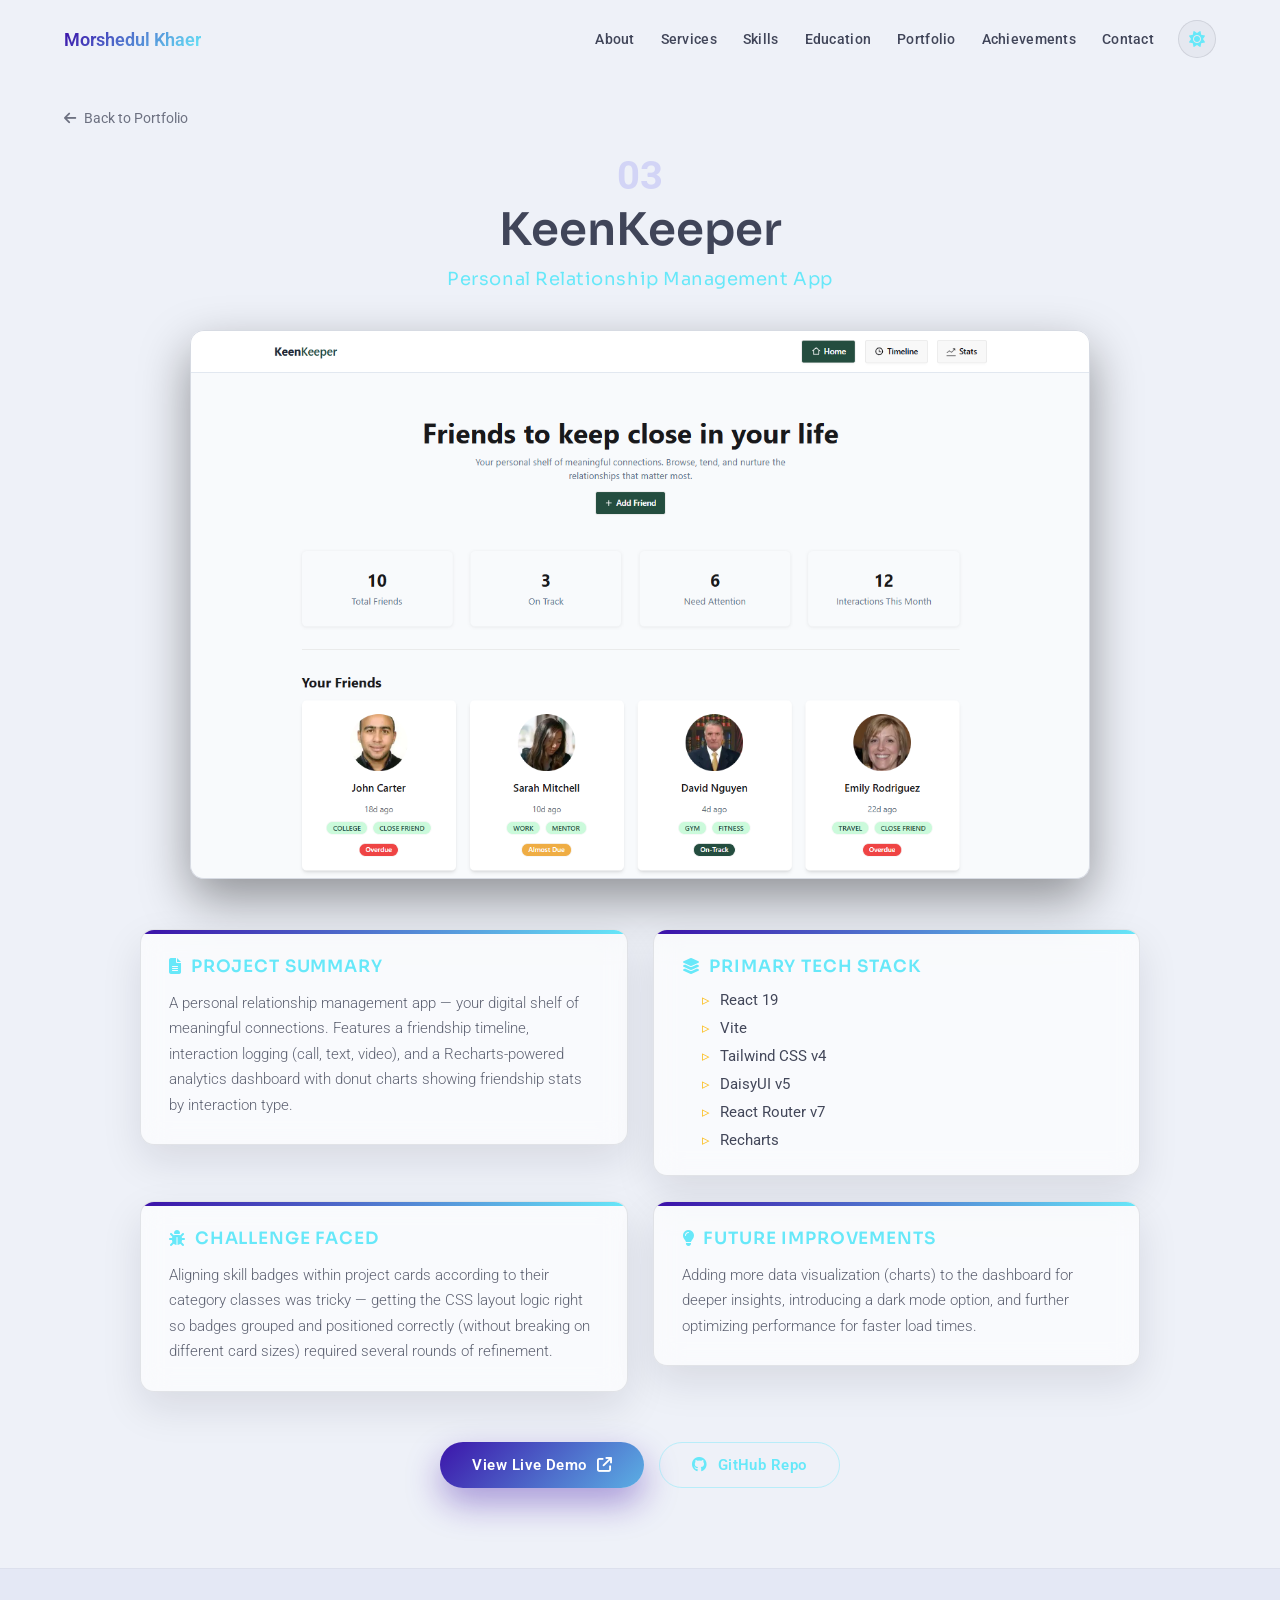
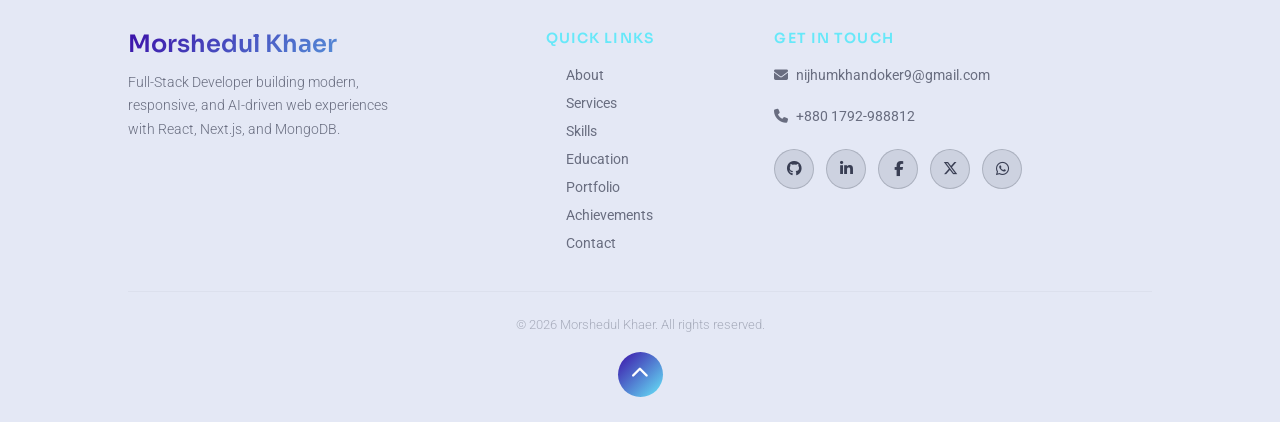
==== commit bf73cacd: "Premium design-system overhaul: theming, bento grids, motion, and resume link - Introduce a full CSS" ====
--- a/project-keenkeeper.html
+++ b/project-keenkeeper.html
@@ -2,6 +2,13 @@
 <html lang="en">
   <head>
     <meta charset="UTF-8" />
+    <script>
+      (function () {
+        var t = localStorage.getItem('theme');
+        if (!t) { t = window.matchMedia('(prefers-color-scheme: light)').matches ? 'light' : 'dark'; }
+        document.documentElement.setAttribute('data-theme', t);
+      })();
+    </script>
     <meta name="viewport" content="width=device-width, initial-scale=1" />
     <title>KeenKeeper — Project Details | Morshedul Khaer</title>
     <meta
@@ -23,6 +30,12 @@
     <link rel="icon" type="image/png" sizes="16x16" href="favicon-16x16.png" />
     <link rel="apple-touch-icon" href="apple-touch-icon.png" />
 
+    <link rel="preconnect" href="https://fonts.googleapis.com" />
+    <link rel="preconnect" href="https://fonts.gstatic.com" crossorigin />
+    <link
+      href="https://fonts.googleapis.com/css2?family=Sora:wght@400;600;700;800&family=Roboto:wght@300;400;500&display=swap"
+      rel="stylesheet"
+    />
     <link rel="stylesheet" href="https://unpkg.com/aos@next/dist/aos.css" />
     <link
       rel="stylesheet"
@@ -35,15 +48,21 @@
     <nav class="site-nav" id="site-nav">
       <div class="site-nav-inner">
         <a href="index.html" class="site-nav-brand">Morshedul Khaer</a>
-        <ul class="site-nav-list">
-          <li><a href="index.html#about" class="site-nav-link">About</a></li>
-          <li><a href="index.html#services" class="site-nav-link">Services</a></li>
-          <li><a href="index.html#skills" class="site-nav-link">Skills</a></li>
-          <li><a href="index.html#education" class="site-nav-link">Education</a></li>
-          <li><a href="index.html#portfolio" class="site-nav-link">Portfolio</a></li>
-          <li><a href="index.html#achievements" class="site-nav-link">Achievements</a></li>
-          <li><a href="index.html#contact" class="site-nav-link">Contact</a></li>
-        </ul>
+        <div class="site-nav-right">
+          <ul class="site-nav-list">
+            <li><a href="index.html#about" class="site-nav-link">About</a></li>
+            <li><a href="index.html#services" class="site-nav-link">Services</a></li>
+            <li><a href="index.html#skills" class="site-nav-link">Skills</a></li>
+            <li><a href="index.html#education" class="site-nav-link">Education</a></li>
+            <li><a href="index.html#portfolio" class="site-nav-link">Portfolio</a></li>
+            <li><a href="index.html#achievements" class="site-nav-link">Achievements</a></li>
+            <li><a href="index.html#contact" class="site-nav-link">Contact</a></li>
+          </ul>
+          <button class="theme-toggle" type="button" aria-label="Toggle light and dark theme">
+            <i class="fa-solid fa-moon"></i>
+            <i class="fa-solid fa-sun"></i>
+          </button>
+        </div>
       </div>
     </nav>
 
@@ -53,6 +72,10 @@
       <div class="bar"></div>
       <div class="bar half end"></div>
     </div>
+    <button class="theme-toggle" id="theme-toggle-mobile" type="button" aria-label="Toggle light and dark theme">
+      <i class="fa-solid fa-moon"></i>
+      <i class="fa-solid fa-sun"></i>
+    </button>
     <nav class="top-nav">
       <ul class="nav-list">
         <li><a href="index.html" class="nav-link">Home</a></li>
@@ -242,7 +265,7 @@
       <div class="footer-bottom">
         <p>&copy; 2026 Morshedul Khaer. All rights reserved.</p>
         <div class="up" id="up">
-          <i class="fas fa-chevron-up"></i>
+          <i class="fa-solid fa-chevron-up"></i>
         </div>
       </div>
     </footer>
--- a/main.css
+++ b/main.css
@@ -1,3 +1,117 @@
+/*Start theme tokens*/
+:root {
+  /* Surfaces */
+  --bg-body: #0d0d1f;
+  --bg-surface: rgba(255, 255, 255, 0.03);
+  --bg-surface-strong: #16162d;
+  --bg-contact: #221e3f;
+  --bg-glass: rgba(22, 22, 45, 0.75);
+
+  /* Text */
+  --text-heading: #f5f7fb;
+  --text-body: rgba(226, 232, 240, 0.82);
+  --text-muted: rgba(226, 232, 240, 0.62);
+  --text-faint: rgba(255, 255, 255, 0.3);
+  --text-on-accent: #ffffff;
+
+  /* Accent identity (stays constant across themes) */
+  --accent-start: #3b0fa8;
+  --accent-end: #67e8f9;
+  --accent-start-rgb: 59, 15, 168;
+  --accent-end-rgb: 103, 232, 249;
+  --accent-gradient: linear-gradient(135deg, var(--accent-start), var(--accent-end));
+  --accent-solid: #67e8f9;
+  --accent-amber: #fbbf24;
+
+  /* Borders */
+  --border-subtle: rgba(255, 255, 255, 0.1);
+  --border-strong: rgba(255, 255, 255, 0.18);
+  --border-accent: rgba(var(--accent-end-rgb), 0.35);
+
+  /* Shadows */
+  --shadow-sm: 0 10px 25px rgba(0, 0, 0, 0.25);
+  --shadow-md: 0 16px 40px rgba(0, 0, 0, 0.3);
+  --shadow-lg: 0 20px 48px rgba(0, 0, 0, 0.45);
+  --shadow-glow-accent: 0 0 60px rgba(var(--accent-end-rgb), 0.14);
+
+  /* Glass */
+  --glass-bg: rgba(22, 22, 45, 0.6);
+  --glass-border: rgba(255, 255, 255, 0.1);
+  --glass-blur: 14px;
+
+  /* Blobs */
+  --blob-opacity: 0.35;
+
+  /* Spacing scale (base unit 0.4rem = 4px) */
+  --space-1: 0.4rem;
+  --space-2: 0.8rem;
+  --space-3: 1.2rem;
+  --space-4: 1.6rem;
+  --space-5: 2rem;
+  --space-6: 2.4rem;
+  --space-7: 3.2rem;
+  --space-8: 4rem;
+  --space-9: 4.8rem;
+  --space-10: 6rem;
+  --space-11: 8rem;
+  --space-12: 10rem;
+
+  /* Typography */
+  --font-display: "Sora", "Roboto", sans-serif;
+  --font-body: "Roboto", sans-serif;
+  --fs-hero: clamp(3.6rem, 4vw + 2rem, 6.4rem);
+  --fs-h2: clamp(2.8rem, 2vw + 2.2rem, 4rem);
+  --fs-h3: 2rem;
+  --fs-body: 1.6rem;
+  --fs-small: 1.4rem;
+
+  /* Motion */
+  --ease-standard: ease;
+  --ease-spring: cubic-bezier(0.34, 1.56, 0.64, 1);
+  --dur-fast: 0.3s;
+  --dur-base: 0.4s;
+  --dur-slow: 0.65s;
+}
+
+html[data-theme="light"] {
+  --bg-body: #eef1f8;
+  --bg-surface: rgba(15, 23, 42, 0.035);
+  --bg-surface-strong: #e4e8f5;
+  --bg-contact: #e4e8f7;
+  --bg-glass: rgba(255, 255, 255, 0.65);
+
+  --text-heading: #10142b;
+  --text-body: rgba(16, 20, 43, 0.78);
+  --text-muted: rgba(16, 20, 43, 0.58);
+  --text-faint: rgba(16, 20, 43, 0.28);
+
+  --border-subtle: rgba(15, 23, 42, 0.1);
+  --border-strong: rgba(15, 23, 42, 0.18);
+
+  --shadow-sm: 0 10px 25px rgba(15, 23, 42, 0.08);
+  --shadow-md: 0 16px 40px rgba(15, 23, 42, 0.1);
+  --shadow-lg: 0 20px 48px rgba(15, 23, 42, 0.14);
+
+  --glass-bg: rgba(255, 255, 255, 0.65);
+  --glass-border: rgba(15, 23, 42, 0.1);
+
+  --blob-opacity: 0.15;
+}
+/*End theme tokens*/
+
+/*Start reduced motion*/
+@media (prefers-reduced-motion: reduce) {
+  *,
+  *::before,
+  *::after {
+    animation-duration: 0.01ms !important;
+    animation-iteration-count: 1 !important;
+    transition-duration: 0.01ms !important;
+    scroll-behavior: auto !important;
+  }
+}
+/*End reduced motion*/
+
 /*Start global*/
 * {
   margin: 0;
@@ -7,35 +121,73 @@
 
 html {
   font-size: 10px;
-  font-family: "Roboto", sans-serif;
-  color: #eee;
+  font-family: var(--font-body);
+  color: var(--text-body);
   overflow-x: hidden;
 }
 
 body {
   width: 100%;
   height: 100%;
-  background: url("images/sitebg.jpg") no-repeat center center fixed;
+  background: var(--bg-body) url("images/sitebg.jpg") no-repeat center center fixed;
   background-size: cover;
   overflow-x: hidden;
+  transition: background-color 0.4s ease;
+}
+
+html[data-theme="light"] body {
+  background-image: none;
 }
 
 section {
-  padding: 6rem 0;
+  padding: var(--space-10) 0;
+  position: relative;
 }
 
 a {
   text-decoration: none;
-  color: #eee;
+  color: var(--text-body);
 }
 
 p {
-  font-size: 1.8rem;
+  font-size: var(--fs-body);
   font-weight: 300;
+}
+
+h1,
+h2,
+h3,
+h4,
+h5,
+h6 {
+  font-family: var(--font-display);
 }
 
 img {
   width: 100%;
+}
+
+/* Custom scrollbar */
+html {
+  scrollbar-width: thin;
+  scrollbar-color: var(--accent-solid) var(--bg-surface-strong);
+}
+
+::-webkit-scrollbar {
+  width: 10px;
+}
+
+::-webkit-scrollbar-track {
+  background: var(--bg-surface-strong);
+}
+
+::-webkit-scrollbar-thumb {
+  background: var(--accent-gradient);
+  border-radius: 10px;
+}
+
+::-webkit-scrollbar-thumb:hover {
+  background: var(--accent-solid);
 }
 /*End global*/
 
@@ -46,16 +198,70 @@
   height: 100%;
   margin: 0 auto;
   position: relative;
+  z-index: 1;
+}
+
+.section-blob {
+  position: absolute;
+  border-radius: 50%;
+  filter: blur(80px);
+  pointer-events: none;
+  z-index: 0;
+  opacity: var(--blob-opacity);
+}
+
+.section-blob--violet {
+  width: 42vw;
+  height: 42vw;
+  max-width: 55rem;
+  max-height: 55rem;
+  background: radial-gradient(circle, rgba(var(--accent-start-rgb), 0.7) 0%, transparent 70%);
+}
+
+.section-blob--cyan {
+  width: 36vw;
+  height: 36vw;
+  max-width: 46rem;
+  max-height: 46rem;
+  background: radial-gradient(circle, rgba(var(--accent-end-rgb), 0.6) 0%, transparent 70%);
+}
+
+.section-blob--top-left {
+  top: -10%;
+  left: -8%;
+}
+
+.section-blob--bottom-right {
+  bottom: -10%;
+  right: -8%;
 }
 
 .section-heading {
   text-align: center;
-  margin-bottom: 10rem;
+  margin-bottom: var(--space-12);
+  position: relative;
+}
+
+.section-number {
+  position: absolute;
+  top: -4.4rem;
+  left: 50%;
+  transform: translateX(-50%);
+  font-family: var(--font-display);
+  font-size: 9rem;
+  font-weight: 800;
+  color: var(--text-faint);
+  opacity: 0.5;
+  z-index: -1;
+  pointer-events: none;
+  -webkit-user-select: none;
+  user-select: none;
+  line-height: 1;
 }
 
 .section-heading h1 {
-  font-size: 3.5rem;
-  color: rgba(255, 255, 255, 0.3);
+  font-size: var(--fs-h2);
+  color: var(--text-faint);
   text-transform: uppercase;
   font-weight: 400;
   position: relative;
@@ -73,17 +279,23 @@
   -moz-transform: translateX(-50%);
   -ms-transform: translateX(-50%);
   -o-transform: translateX(-50%);
-  background-color: rgba(255, 255, 255, 0.75);
+  background-color: var(--text-body);
 }
 
 .section-heading h1::before {
-  width: 10rem;
+  width: 0;
   height: 3px;
   border-radius: 0.8rem;
   -webkit-border-radius: 0.8rem;
   -moz-border-radius: 0.8rem;
   -ms-border-radius: 0.8rem;
   -o-border-radius: 0.8rem;
+  background: var(--accent-gradient);
+  transition: width 0.8s var(--ease-standard);
+}
+
+.section-heading.aos-animate h1::before {
+  width: 10rem;
 }
 
 .section-heading h1::after {
@@ -98,8 +310,10 @@
 }
 
 .section-heading h6 {
-  font-size: 1.6rem;
+  font-size: var(--fs-body);
   font-weight: 300;
+  color: var(--text-muted);
+  font-family: var(--font-body);
 }
 /*End reusable*/
 
@@ -122,10 +336,11 @@
 
 .site-nav.scrolled {
   padding: 1.3rem 0;
-  background-color: rgba(22, 22, 45, 0.75);
-  -webkit-backdrop-filter: blur(14px);
-  backdrop-filter: blur(14px);
-  box-shadow: 0 8px 30px rgba(0, 0, 0, 0.35);
+  background-color: var(--bg-glass);
+  -webkit-backdrop-filter: blur(var(--glass-blur));
+  backdrop-filter: blur(var(--glass-blur));
+  box-shadow: var(--shadow-md);
+  border-bottom: 1px solid var(--glass-border);
 }
 
 .site-nav-inner {
@@ -135,12 +350,13 @@
   display: flex;
   align-items: center;
   justify-content: space-between;
+  gap: var(--space-6);
 }
 
 .site-nav-brand {
   font-size: 1.8rem;
   font-weight: 600;
-  background: linear-gradient(to right, #3b0fa8, #67e8f9);
+  background: var(--accent-gradient);
   -webkit-background-clip: text;
   -webkit-text-fill-color: transparent;
 }
@@ -154,6 +370,12 @@
 
 .site-nav-list li {
   margin: 0;
+}
+
+.site-nav-right {
+  display: flex;
+  align-items: center;
+  gap: var(--space-6);
 }
 
 .site-nav-link {
@@ -161,7 +383,7 @@
   font-size: 1.4rem;
   font-weight: 500;
   letter-spacing: 0.02em;
-  color: rgba(255, 255, 255, 0.75);
+  color: var(--text-body);
   padding: 0.4rem 0;
   transition: color 0.3s ease;
 }
@@ -174,18 +396,65 @@
   width: 0;
   height: 2px;
   border-radius: 2px;
-  background: linear-gradient(to right, #3b0fa8, #67e8f9);
+  background: var(--accent-gradient);
   transition: width 0.3s ease;
 }
 
 .site-nav-link:hover,
 .site-nav-link.active {
-  color: #fff;
+  color: var(--text-heading);
 }
 
 .site-nav-link:hover::after,
 .site-nav-link.active::after {
   width: 100%;
+}
+
+.theme-toggle {
+  position: relative;
+  display: flex;
+  align-items: center;
+  justify-content: center;
+  width: 3.8rem;
+  height: 3.8rem;
+  flex-shrink: 0;
+  border: 1px solid var(--border-subtle);
+  border-radius: 50%;
+  background: var(--bg-surface);
+  color: var(--text-body);
+  cursor: pointer;
+  transition: transform var(--dur-base) var(--ease-spring), border-color var(--dur-fast) var(--ease-standard), box-shadow var(--dur-fast) var(--ease-standard);
+}
+
+.theme-toggle:hover {
+  border-color: var(--accent-solid);
+  box-shadow: var(--shadow-glow-accent);
+  transform: translateY(-2px);
+}
+
+.theme-toggle i {
+  font-size: 1.6rem;
+  color: var(--accent-solid);
+}
+
+.theme-toggle .fa-sun {
+  display: none;
+}
+
+html[data-theme="light"] .theme-toggle .fa-moon {
+  display: none;
+}
+
+html[data-theme="light"] .theme-toggle .fa-sun {
+  display: block;
+}
+
+#theme-toggle-mobile {
+  display: none;
+  position: absolute;
+  top: 5rem;
+  right: 11rem;
+  z-index: 1500;
 }
 /*End site-nav*/
 
@@ -204,7 +473,7 @@
   position: fixed;
   top: -100vh;
   z-index: 50;
-  background-color: #16162d;
+  background-color: var(--bg-surface-strong);
   border-bottom-right-radius: 100%;
   border-bottom-left-radius: 100%;
   transition: all 650ms cubic-bezier(1, 0, 0, 1);
@@ -228,15 +497,20 @@
 }
 
 .nav-link {
-  font-family: "The Historia Demo", cursive;
+  font-family: var(--font-display);
+  font-weight: 800;
   font-size: 5rem;
   padding: 1rem;
+  color: var(--text-heading);
+  transition: color var(--dur-fast) var(--ease-standard);
 }
 
 .nav-link:hover,
-.nav-link:focus {
-  background: linear-gradient(to top, #3b0fa8, #67e8f9);
+.nav-link:focus,
+.nav-link.active {
+  background: var(--accent-gradient);
   -webkit-background-clip: text;
+  background-clip: text;
   -webkit-text-fill-color: transparent;
 }
 
@@ -276,7 +550,7 @@
 }
 
 .bar {
-  background: linear-gradient(to top, #3b0fa8, #67e8f9);
+  background: var(--accent-gradient);
   width: 100%;
   height: 4px;
   border-radius: 0.8rem;
@@ -344,7 +618,7 @@
 .hero-name {
   font-size: clamp(3.6rem, 4vw + 2rem, 6.4rem);
   font-weight: 800;
-  color: #f5f7fb;
+  color: var(--text-heading);
   letter-spacing: -0.01em;
   line-height: 1.05;
   margin-bottom: 1.5rem;
@@ -364,7 +638,7 @@
   max-width: 48rem;
   font-size: 1.6rem;
   line-height: 1.7;
-  color: rgba(226, 232, 240, 0.82);
+  color: var(--text-body);
   margin-bottom: 2rem;
 }
 
@@ -374,13 +648,13 @@
   align-items: center;
   gap: 0.8rem;
   font-size: 1.3rem;
-  color: rgba(226, 232, 240, 0.68);
+  color: var(--text-muted);
   letter-spacing: 0.02em;
   margin-bottom: 3rem;
 }
 
 .hero-meta i {
-  color: #67e8f9;
+  color: var(--accent-solid);
   margin-right: 0.3rem;
 }
 
@@ -417,19 +691,20 @@
   font-size: 1.5rem;
   font-weight: 600;
   letter-spacing: 0.03em;
-  color: #fff;
-  background: linear-gradient(to right, #3b0fa8, #67e8f9);
+  color: var(--text-on-accent);
+  background: var(--accent-gradient);
+  background-size: 140% 140%;
+  background-position: 0% 50%;
   border-radius: 50px;
   -webkit-border-radius: 50px;
-  box-shadow: 0 15px 35px rgba(59, 15, 168, 0.4);
-  transition: transform 0.3s ease, box-shadow 0.3s ease;
-  -webkit-transition: transform 0.3s ease, box-shadow 0.3s ease;
+  box-shadow: 0 15px 35px rgba(var(--accent-start-rgb), 0.4);
+  transition: transform var(--dur-base) var(--ease-spring), box-shadow var(--dur-base) var(--ease-standard), background-position var(--dur-slow) var(--ease-standard);
 }
 
 .hero-btn-primary:hover {
-  transform: translateY(-3px);
-  -webkit-transform: translateY(-3px);
-  box-shadow: 0 20px 45px rgba(59, 15, 168, 0.55);
+  transform: translateY(-4px);
+  box-shadow: 0 22px 50px rgba(var(--accent-start-rgb), 0.6);
+  background-position: 100% 50%;
 }
 
 .hero-btn-secondary {
@@ -441,326 +716,431 @@
   font-size: 1.5rem;
   font-weight: 600;
   letter-spacing: 0.03em;
-  color: #67e8f9;
+  color: var(--accent-solid);
   background: transparent;
-  border: 1px solid rgba(103, 232, 249, 0.4);
+  border: 1px solid rgba(var(--accent-end-rgb), 0.4);
   border-radius: 50px;
   -webkit-border-radius: 50px;
-  cursor: not-allowed;
-  transition: all 0.3s ease;
-  -webkit-transition: all 0.3s ease;
+  cursor: pointer;
+  transition: transform var(--dur-base) var(--ease-spring), border-color var(--dur-fast) var(--ease-standard), background var(--dur-fast) var(--ease-standard);
 }
 
 .hero-btn-secondary:hover {
-  border-color: #67e8f9;
-  background: rgba(103, 232, 249, 0.08);
-}
-
-.resume-btn-badge {
+  border-color: var(--accent-solid);
+  background: rgba(var(--accent-end-rgb), 0.08);
+  transform: translateY(-4px);
+}
+
+.hero-photo {
+  position: relative;
+  display: flex;
+  justify-content: center;
+}
+
+.hero-photo::before {
+  content: "";
   position: absolute;
-  top: -1.1rem;
-  right: -1rem;
-  background-color: #16162d;
-  border: 1px solid rgba(255, 255, 255, 0.2);
-  color: #67e8f9;
-  font-size: 1rem;
-  font-weight: 500;
-  padding: 0.3rem 1rem;
-  border-radius: 50px;
-  -webkit-border-radius: 50px;
-  text-transform: uppercase;
-  letter-spacing: 0.05em;
-  white-space: nowrap;
-}
-
-.hero-photo {
-  display: flex;
-  justify-content: center;
+  top: 50%;
+  left: 50%;
+  width: 34rem;
+  height: 34rem;
+  transform: translate(-50%, -50%);
+  background: radial-gradient(circle, rgba(var(--accent-start-rgb), 0.55) 0%, transparent 70%),
+    radial-gradient(circle at 70% 70%, rgba(var(--accent-end-rgb), 0.45) 0%, transparent 70%);
+  filter: blur(50px);
+  opacity: var(--blob-opacity);
+  z-index: 0;
+  pointer-events: none;
 }
 
 .hero-photo img {
+  position: relative;
+  z-index: 1;
   width: 100%;
   max-width: 32rem;
   border-radius: 24px;
   -webkit-border-radius: 24px;
   padding: 6px;
-  background: linear-gradient(160deg, rgba(167, 139, 250, 0.5), rgba(103, 232, 249, 0.5));
-  box-shadow: 0 20px 45px rgba(0, 0, 0, 0.45), 0 0 60px rgba(103, 232, 249, 0.12);
+  background: linear-gradient(160deg, rgba(167, 139, 250, 0.5), rgba(var(--accent-end-rgb), 0.5));
+  box-shadow: 0 20px 45px rgba(0, 0, 0, 0.45), 0 0 60px rgba(var(--accent-end-rgb), 0.12);
   -o-object-fit: cover;
   object-fit: cover;
-  transition: transform 0.4s ease, box-shadow 0.4s ease;
-  -webkit-transition: transform 0.4s ease, box-shadow 0.4s ease;
+  transition: transform var(--dur-base) var(--ease-spring), box-shadow var(--dur-base) var(--ease-standard);
 }
 
 .hero-photo:hover img {
-  transform: translateY(-4px);
-  -webkit-transform: translateY(-4px);
-  box-shadow: 0 26px 55px rgba(0, 0, 0, 0.5), 0 0 75px rgba(103, 232, 249, 0.2);
+  transform: translateY(-6px);
+  box-shadow: 0 26px 55px rgba(0, 0, 0, 0.5), 0 0 75px rgba(var(--accent-end-rgb), 0.2);
 }
 /*End header*/
 
 /*Start about*/
-.about .container {
-  display: flex;
-  justify-content: center;
+.about-grid {
+  display: grid;
+  grid-template-columns: 30% 70%;
+  gap: 5rem;
+  text-align: left;
+}
+
+.about-side {
+  display: flex;
+  flex-direction: column;
+  align-items: flex-start;
+  gap: 3rem;
 }
 
 .about-heading {
-  text-align: center;
+  text-align: left;
+}
+
+.about-eyebrow {
+  display: inline-block;
+  font-size: 1.4rem;
+  font-weight: 600;
+  letter-spacing: 0.12em;
   text-transform: uppercase;
-  line-height: 0;
-  margin-bottom: 6rem;
+  color: var(--accent-solid);
+  margin-bottom: 1.2rem;
 }
 
 .about-heading h1 {
-  font-size: 10rem;
-  opacity: 0.3;
-}
-
-.about-heading h6 {
-  font-size: 2rem;
-  font-weight: 400;
-  opacity: 0.9;
+  font-size: 4rem;
+  font-weight: 800;
+  color: var(--text-heading);
+  line-height: 1.15;
+}
+
+.about-main {
+  display: flex;
+  flex-direction: column;
+  align-items: flex-start;
+  gap: 2.4rem;
+  text-align: left;
 }
 
 .about-des {
-  font-size: 16px;
+  max-width: 68ch;
+  font-size: var(--fs-body);
   font-weight: 300;
   line-height: 1.8;
-  color: #d2e1f4;
+  color: var(--text-body);
   text-align: left;
 }
 
-.about-des + .about-des {
-  margin-top: 2.5rem;
-}
-
-.about-details {
+.quick-facts {
+  display: flex;
+  flex-wrap: wrap;
+  gap: 1.2rem;
+  list-style: none;
+}
+
+.quick-fact-badge {
+  display: inline-flex;
+  align-items: center;
+  gap: 0.8rem;
+  padding: 0.9rem 1.6rem;
+  border: 1px solid var(--border-subtle);
+  border-radius: 50px;
+  -webkit-border-radius: 50px;
+  background: var(--bg-surface);
+  font-size: 1.3rem;
+  color: var(--text-body);
+  transition: all 0.3s ease;
+  -webkit-transition: all 0.3s ease;
+}
+
+.quick-fact-badge i {
+  color: var(--accent-amber);
+  font-size: 1.5rem;
+}
+
+.quick-fact-badge:hover {
+  border-color: var(--accent-solid);
+  transform: translateY(-2px);
+  -webkit-transform: translateY(-2px);
+}
+
+.about-side .social-media {
   width: 100%;
-  max-width: 90rem;
-}
-
-.social-media {
-  margin-top: 5rem;
-  text-align: center;
-}
-
-.social-media i {
-  font-size: 5rem;
-  transition: color 650ms;
-  -webkit-transition: color 650ms;
-  -moz-transition: color 650ms;
-  -ms-transition: color 650ms;
-  -o-transition: color 650ms;
-}
-
-.fa-facebook-square:hover {
-  color: #1877f2;
-}
-
-.fa-linkedin:hover {
-  color: #0077b5;
-}
-
-.fa-dribbble-square:hover {
-  color: #ea4c89;
-}
-
-.fa-twitter-square:hover {
-  color: #aab8c2;
+}
+
+.about-side .social-media .nav-list {
+  flex-direction: column;
+  align-items: flex-start;
+  gap: 1.2rem;
+}
+
+.about-side .icon-link {
+  display: flex;
+  align-items: center;
+  justify-content: center;
+  width: 4.4rem;
+  height: 4.4rem;
+  border-radius: 50%;
+  -webkit-border-radius: 50%;
+  border: 1px solid var(--border-strong);
+  background: var(--border-subtle);
+  transition: all 0.3s ease;
+  -webkit-transition: all 0.3s ease;
+}
+
+.about-side .icon-link i {
+  font-size: 1.8rem;
+  color: var(--text-body);
+  transition: color 0.3s ease;
+  -webkit-transition: color 0.3s ease;
+}
+
+.about-side .icon-link:hover {
+  background: var(--accent-gradient);
+  border-color: transparent;
+  transform: translateY(-2px);
+  box-shadow: 0 10px 25px rgba(var(--accent-end-rgb), 0.25);
+}
+
+.about-side .icon-link:hover i {
+  color: var(--text-on-accent);
 }
 /*End about*/
 
 /*Start services*/
-.my-skills {
-  margin-top: 10rem;
+.services-grid {
+  margin-top: var(--space-10);
   display: grid;
-  grid-template-columns: repeat(3, 1fr);
-  gap: 4rem;
-  text-align: center;
-}
-
-.skills {
-  width: 100%;
-  min-height: 360px;
-  border: 1px solid rgba(255, 255, 255, 0.1);
+  grid-template-columns: repeat(12, 1fr);
+  grid-auto-rows: 1fr;
+  align-items: stretch;
+  gap: var(--space-6);
+  text-align: left;
+}
+
+.service-card {
+  position: relative;
+  overflow: hidden;
   display: flex;
   flex-direction: column;
-  justify-content: space-evenly;
-  align-items: center;
-  padding: 2rem;
-  border-radius: 10px;
-  -webkit-border-radius: 10px;
-  -moz-border-radius: 10px;
-  -ms-border-radius: 10px;
-  -o-border-radius: 10px;
-  box-shadow: 0 2px 12px rgba(255, 255, 255, 0.04);
-  position: relative;
+  grid-column: span 3;
+  background: var(--glass-bg);
+  -webkit-backdrop-filter: blur(var(--glass-blur));
+  backdrop-filter: blur(var(--glass-blur));
+  border: 1px solid var(--glass-border);
+  border-radius: 16px;
+  -webkit-border-radius: 16px;
+  padding: var(--space-7);
+  box-shadow: var(--shadow-md);
+  transition: transform var(--dur-base) var(--ease-spring), border-color var(--dur-fast) var(--ease-standard), box-shadow var(--dur-fast) var(--ease-standard);
+}
+
+.service-card::before {
+  content: "";
+  position: absolute;
   top: 0;
-  transition: top 0.4s ease, box-shadow 0.4s ease;
-  -webkit-transition: top 0.4s ease, box-shadow 0.4s ease;
-}
-
-.skills:hover {
-  top: -10px;
-  box-shadow: 0 20px 48px rgba(255, 255, 255, 0.1);
-}
-
-.skills h1 {
-  text-transform: uppercase;
-  letter-spacing: 2.2px;
-  margin: 2rem -2px 2rem 0;
-}
-
-.skills > p {
-  font-size: 1.6rem;
-  line-height: 1.6;
-  letter-spacing: 0.5px;
-}
-
-.icon-container {
-  width: 9rem;
-  height: 9rem;
-  border: 3px solid #fbbf24;
-  background-color: #142a45;
-  display: flex;
-  transform: rotate(45deg);
-  -webkit-transform: rotate(45deg);
-  -moz-transform: rotate(45deg);
-  -ms-transform: rotate(45deg);
-  -o-transform: rotate(45deg);
-  margin-bottom: 3rem;
-}
-
-.icon-container i {
-  color: #ddd7ed;
-  font-size: 3.6rem;
-  margin: auto;
-  transform: rotate(-45deg);
-  -webkit-transform: rotate(-45deg);
-  -moz-transform: rotate(-45deg);
-  -ms-transform: rotate(-45deg);
-  -o-transform: rotate(-45deg);
+  left: 0;
+  right: 0;
+  height: 4px;
+  background: var(--accent-gradient);
+}
+
+.service-card:hover {
+  transform: translateY(-4px);
+  border-color: var(--border-accent);
+  box-shadow: var(--shadow-lg);
+}
+
+.service-card--featured {
+  grid-column: span 6;
+  grid-row: span 2;
+}
+
+.service-icon {
+  flex-shrink: 0;
+  width: 4.8rem;
+  height: 4.8rem;
+  display: flex;
+  align-items: center;
+  justify-content: center;
+  border-radius: 12px;
+  -webkit-border-radius: 12px;
+  background: rgba(var(--accent-end-rgb), 0.08);
+  border: 1px solid rgba(var(--accent-end-rgb), 0.2);
+  margin-bottom: var(--space-5);
+}
+
+.service-card--featured .service-icon {
+  width: 6rem;
+  height: 6rem;
+}
+
+.service-icon i {
+  font-size: 2rem;
+  color: var(--accent-solid);
+}
+
+.service-card--featured .service-icon i {
+  font-size: 2.4rem;
+}
+
+.service-card h1 {
+  font-size: var(--fs-h3);
+  font-weight: 700;
+  color: var(--text-heading);
+  text-transform: none;
+  letter-spacing: normal;
+  margin-bottom: var(--space-3);
+}
+
+.service-card--featured h1 {
+  font-size: 2.4rem;
+}
+
+.service-card p {
+  font-size: var(--fs-body);
+  line-height: 1.7;
+  letter-spacing: normal;
+  color: var(--text-body);
+  font-weight: 300;
+}
+
+.service-tags {
+  list-style: none;
+  display: flex;
+  flex-wrap: wrap;
+  gap: var(--space-2);
+  margin-top: auto;
+  padding-top: var(--space-5);
+}
+
+.service-tags li {
+  padding: 0.6rem 1.4rem;
+  border-radius: 50px;
+  border: 1px solid var(--border-subtle);
+  background: var(--bg-surface);
+  font-size: 1.2rem;
+  color: var(--text-muted);
 }
 /*End services*/
 
 /*Start tech-skills*/
 .skill-groups {
   margin-top: 6rem;
-  display: flex;
-  flex-wrap: wrap;
+  display: grid;
+  grid-template-columns: repeat(2, 1fr);
   align-items: start;
-  justify-content: center;
   gap: 3rem;
 }
 
+.skill-group--frontend {
+  grid-column: 1 / -1;
+}
+
 .skill-group {
-  flex: 1;
-  min-width: 300px;
-  max-width: 420px;
-  background: rgba(255, 255, 255, 0.03);
-  border: 1px solid rgba(255, 255, 255, 0.1);
+  position: relative;
+  overflow: hidden;
+  background: var(--glass-bg);
+  -webkit-backdrop-filter: blur(var(--glass-blur));
+  backdrop-filter: blur(var(--glass-blur));
+  border: 1px solid var(--glass-border);
   border-radius: 16px;
   -webkit-border-radius: 16px;
-  padding: 2.5rem;
-  box-shadow: 0 10px 30px rgba(0, 0, 0, 0.18);
-  transition: border-color 0.3s ease, box-shadow 0.3s ease;
-  -webkit-transition: border-color 0.3s ease, box-shadow 0.3s ease;
+  padding: 3rem;
+  box-shadow: var(--shadow-md);
+  transition: transform var(--dur-base) var(--ease-spring), border-color var(--dur-fast) var(--ease-standard), box-shadow var(--dur-fast) var(--ease-standard);
+}
+
+.skill-group::before {
+  content: "";
+  position: absolute;
+  top: 0;
+  left: 0;
+  right: 0;
+  height: 4px;
+  background: var(--accent-gradient);
 }
 
 .skill-group:hover {
-  border-color: rgba(103, 232, 249, 0.25);
-  box-shadow: 0 16px 40px rgba(0, 0, 0, 0.28);
+  transform: translateY(-4px);
+  border-color: var(--border-accent);
+  box-shadow: var(--shadow-lg);
+}
+
+.skill-group-header {
+  display: flex;
+  align-items: center;
+  gap: 1.4rem;
+  margin-bottom: 2.6rem;
+}
+
+.skill-group-icon {
+  flex-shrink: 0;
+  width: 4.8rem;
+  height: 4.8rem;
+  display: flex;
+  align-items: center;
+  justify-content: center;
+  border-radius: 12px;
+  -webkit-border-radius: 12px;
+  background: rgba(var(--accent-end-rgb), 0.08);
+  border: 1px solid rgba(var(--accent-end-rgb), 0.2);
+}
+
+.skill-group-icon i {
+  font-size: 2rem;
+  color: var(--accent-solid);
 }
 
 .skill-group h3 {
-  font-size: 1.8rem;
-  text-transform: uppercase;
-  letter-spacing: 0.08em;
-  color: #67e8f9;
-  text-align: center;
-  margin-bottom: 2rem;
-  font-weight: 600;
-}
-
-.skill-group h3 i {
-  margin-right: 0.6rem;
+  font-size: 1.9rem;
+  letter-spacing: 0.02em;
+  color: var(--text-heading);
+  font-weight: 700;
+  margin: 0;
 }
 
 .skill-tile-grid {
   list-style: none;
-  display: grid;
-  grid-template-columns: repeat(2, 1fr);
+  display: flex;
+  flex-wrap: wrap;
   gap: 1.2rem;
 }
 
 .skill-tile {
-  grid-column: span 1;
-  display: flex;
-  flex-direction: column;
-  gap: 0.9rem;
-  padding: 1.3rem 1.5rem;
-  border: 1px solid rgba(255, 255, 255, 0.1);
-  border-radius: 12px;
-  -webkit-border-radius: 12px;
-  background: rgba(255, 255, 255, 0.03);
-  transition: all 0.3s ease;
-  -webkit-transition: all 0.3s ease;
+  display: inline-flex;
+  align-items: center;
+  gap: 0.8rem;
+  padding: 1.1rem 1.8rem;
+  border: 1px solid var(--border-subtle);
+  border-radius: 50px;
+  background: var(--bg-surface);
+  font-size: 1.4rem;
+  font-weight: 400;
+  color: var(--text-body);
+  transition: transform var(--dur-fast) var(--ease-standard), border-color var(--dur-fast) var(--ease-standard), box-shadow var(--dur-fast) var(--ease-standard);
+}
+
+.skill-tile i {
+  font-size: 1.6rem;
+  color: #94a3b8;
+  flex-shrink: 0;
 }
 
 .skill-tile--primary {
-  grid-column: span 2;
-  border-color: rgba(103, 232, 249, 0.25);
-  background: rgba(103, 232, 249, 0.06);
-}
-
-.skill-tile-top {
-  display: flex;
-  align-items: center;
-  gap: 0.8rem;
-  font-size: 1.25rem;
-  letter-spacing: 0.02em;
-}
-
-.skill-tile--primary .skill-tile-top {
-  font-size: 1.4rem;
+  padding: 1.3rem 2.2rem;
+  font-size: 1.5rem;
   font-weight: 700;
-}
-
-.skill-tile-top i {
-  color: #fbbf24;
-  font-size: 1.6rem;
-  flex-shrink: 0;
-}
-
-.skill-tile--primary .skill-tile-top i {
+  color: var(--text-heading);
+  background: linear-gradient(135deg, rgba(var(--accent-start-rgb), 0.35), rgba(var(--accent-end-rgb), 0.16));
+  border-color: rgba(var(--accent-end-rgb), 0.35);
+}
+
+.skill-tile--primary i {
   font-size: 1.9rem;
-}
-
-.skill-dots {
-  display: flex;
-  gap: 0.5rem;
-}
-
-.dot {
-  width: 6px;
-  height: 6px;
-  border-radius: 50%;
-  background: rgba(255, 255, 255, 0.15);
-}
-
-.dot.filled {
-  background: #fbbf24;
-}
-
-.skill-tile--primary .dot.filled {
-  background: #67e8f9;
+  color: var(--accent-solid);
 }
 
 .skill-tile:hover {
-  transform: translateY(-4px);
-  border-color: #67e8f9;
-  box-shadow: 0 14px 32px rgba(103, 232, 249, 0.14);
+  transform: translateY(-2px);
+  border-color: var(--accent-solid);
+  box-shadow: 0 10px 24px rgba(var(--accent-end-rgb), 0.14);
 }
 /*End tech-skills*/
 
@@ -782,8 +1162,8 @@
   gap: 2rem;
   align-items: flex-start;
   text-align: left;
-  background: rgba(255, 255, 255, 0.03);
-  border: 1px solid rgba(255, 255, 255, 0.08);
+  background: var(--bg-surface);
+  border: 1px solid var(--border-subtle);
   border-radius: 14px;
   -webkit-border-radius: 14px;
   padding: 3rem;
@@ -793,8 +1173,8 @@
   width: 6rem;
   height: 6rem;
   flex-shrink: 0;
-  border: 3px solid #fbbf24;
-  background-color: #142a45;
+  border: 1px solid rgba(var(--accent-end-rgb), 0.2);
+  background-color: rgba(var(--accent-end-rgb), 0.08);
   border-radius: 50%;
   -webkit-border-radius: 50%;
   display: flex;
@@ -804,7 +1184,7 @@
 
 .education-icon i {
   font-size: 2.4rem;
-  color: #ddd7ed;
+  color: var(--accent-solid);
 }
 
 .education-details h1 {
@@ -826,8 +1206,8 @@
   min-width: 300px;
   max-width: 500px;
   text-align: left;
-  background: rgba(255, 255, 255, 0.03);
-  border: 1px solid rgba(255, 255, 255, 0.08);
+  background: var(--bg-surface);
+  border: 1px solid var(--border-subtle);
   border-radius: 14px;
   -webkit-border-radius: 14px;
   padding: 3rem;
@@ -837,7 +1217,7 @@
   font-size: 1.6rem;
   text-transform: uppercase;
   letter-spacing: 0.08em;
-  color: #67e8f9;
+  color: var(--accent-solid);
   margin-bottom: 2rem;
   font-weight: 600;
 }
@@ -857,7 +1237,7 @@
 
 .certification-item i {
   font-size: 2rem;
-  color: #fbbf24;
+  color: var(--accent-amber);
   margin-top: 0.3rem;
 }
 
@@ -901,17 +1281,15 @@
 .browser-mockup {
   border-radius: 10px;
   overflow: hidden;
-  border: 1px solid rgba(255, 255, 255, 0.08);
-  box-shadow: 0 8px 32px rgba(0, 0, 0, 0.4);
-  transition: transform 0.4s ease, box-shadow 0.4s ease;
-  -webkit-transition: transform 0.4s ease, box-shadow 0.4s ease;
-  -o-transition: transform 0.4s ease, box-shadow 0.4s ease;
+  border: 1px solid var(--border-subtle);
+  box-shadow: var(--shadow-md);
+  transition: transform var(--dur-base) var(--ease-spring), box-shadow var(--dur-fast) var(--ease-standard);
   cursor: pointer;
 }
 
 .browser-mockup:hover {
-  transform: translateY(-8px);
-  box-shadow: 0 20px 48px rgba(0, 0, 0, 0.5);
+  transform: translateY(-4px);
+  box-shadow: var(--shadow-lg);
 }
 
 .browser-bar {
@@ -920,7 +1298,7 @@
   display: flex;
   align-items: center;
   gap: 10px;
-  border-bottom: 1px solid rgba(255, 255, 255, 0.06);
+  border-bottom: 1px solid var(--bg-surface);
 }
 
 .browser-dots {
@@ -940,12 +1318,12 @@
 .browser-dots span:nth-child(3) { background: #28c840; }
 
 .browser-url {
-  background: rgba(255, 255, 255, 0.05);
-  border: 1px solid rgba(255, 255, 255, 0.08);
+  background: var(--bg-surface);
+  border: 1px solid var(--border-subtle);
   border-radius: 4px;
   padding: 4px 12px;
   font-size: 12px;
-  color: rgba(255, 255, 255, 0.3);
+  color: var(--text-faint);
   flex: 1;
   white-space: nowrap;
   overflow: hidden;
@@ -1005,8 +1383,8 @@
 
 .cta:hover {
   background: transparent;
-  color: #67e8f9;
-  border: 1px solid #67e8f9;
+  color: var(--accent-solid);
+  border: 1px solid var(--accent-solid);
   transition: all 0.3s ease;
   -webkit-transition: all 0.3s ease;
   -moz-transition: all 0.3s ease;
@@ -1016,9 +1394,9 @@
 
 .cta-outline {
   padding: 0.75rem 1.5rem;
-  border: 1px solid rgba(255, 255, 255, 0.15);
+  border: 1px solid var(--border-strong);
   border-radius: 6px;
-  color: #fff;
+  color: var(--text-heading);
   text-decoration: none;
   font-size: 14px;
   display: flex;
@@ -1032,23 +1410,23 @@
 }
 
 .cta-outline:hover {
-  border-color: #6366f1;
-  color: #6366f1;
+  border-color: var(--accent-solid);
+  color: var(--accent-solid);
 }
 
 .view-more {
-  border-color: rgba(103, 232, 249, 0.3);
+  border-color: rgba(var(--accent-end-rgb), 0.3);
 }
 
 .view-more:hover {
-  border-color: #67e8f9;
-  color: #67e8f9;
+  border-color: var(--accent-solid);
+  color: var(--accent-solid);
 }
 /*End portfolio*/
 
 /*Start timeline*/
 .timeline ul {
-  border-left: 4px solid #3b0fa8;
+  border-left: 4px solid var(--accent-start);
   border-radius: 0.8rem;
   -webkit-border-radius: 0.8rem;
   -moz-border-radius: 0.8rem;
@@ -1079,7 +1457,7 @@
 }
 
 .timeline .date {
-  border-bottom: 1px solid rgba(255, 255, 255, 0.08);
+  border-bottom: 1px solid var(--border-subtle);
   margin-bottom: 3rem;
   padding-bottom: 3rem;
   position: relative;
@@ -1130,7 +1508,7 @@
 
 /*Start contact*/
 .contact {
-  background-color: #221e3f;
+  background-color: var(--bg-contact);
 }
 
 .contact-info {
@@ -1146,25 +1524,23 @@
   align-items: center;
   gap: 1rem;
   padding: 1.2rem 2.2rem;
-  border: 1px solid rgba(255, 255, 255, 0.1);
+  border: 1px solid var(--border-subtle);
   border-radius: 50px;
   -webkit-border-radius: 50px;
-  background: rgba(255, 255, 255, 0.03);
+  background: var(--bg-surface);
   font-size: 1.4rem;
-  transition: all 0.3s ease;
-  -webkit-transition: all 0.3s ease;
+  transition: transform var(--dur-fast) var(--ease-standard), border-color var(--dur-fast) var(--ease-standard), box-shadow var(--dur-fast) var(--ease-standard);
 }
 
 .contact-info-item i {
   font-size: 1.8rem;
-  color: #67e8f9;
+  color: var(--accent-solid);
 }
 
 .contact-info-item:hover {
-  border-color: #67e8f9;
-  transform: translateY(-3px);
-  -webkit-transform: translateY(-3px);
-  box-shadow: 0 10px 25px rgba(103, 232, 249, 0.15);
+  border-color: var(--accent-solid);
+  transform: translateY(-2px);
+  box-shadow: 0 10px 25px rgba(var(--accent-end-rgb), 0.15);
 }
 
 form {
@@ -1175,7 +1551,7 @@
 form label {
   font-size: 1.4rem;
   font-weight: 500;
-  color: rgba(255, 255, 255, 0.7);
+  color: var(--text-muted);
   margin-bottom: 0.6rem;
   display: block;
   letter-spacing: 0.03em;
@@ -1187,14 +1563,14 @@
   width: 100%;
   padding: 1.2rem 1.5rem;
   margin-bottom: 2.5rem;
-  border: 1px solid rgba(255, 255, 255, 0.08);
+  border: 1px solid var(--border-subtle);
   border-radius: 8px;
   -webkit-border-radius: 8px;
   -moz-border-radius: 8px;
   -ms-border-radius: 8px;
   -o-border-radius: 8px;
-  background-color: rgba(255, 255, 255, 0.04);
-  color: #fff;
+  background-color: var(--bg-surface);
+  color: var(--text-heading);
   font-size: 1.4rem;
   outline: none;
   transition: border-color 0.3s ease;
@@ -1207,13 +1583,13 @@
 input:focus,
 select:focus,
 textarea:focus {
-  border-color: #67e8f9;
-  background-color: rgba(255, 255, 255, 0.06);
+  border-color: var(--accent-solid);
+  background-color: var(--bg-surface);
 }
 
 input::placeholder,
 textarea::placeholder {
-  color: rgba(255, 255, 255, 0.2);
+  color: var(--border-strong);
   font-size: 1.4rem;
 }
 
@@ -1222,8 +1598,8 @@
 }
 
 select option {
-  background-color: #221e3f;
-  color: #fff;
+  background-color: var(--bg-contact);
+  color: var(--text-heading);
 }
 
 textarea {
@@ -1233,8 +1609,8 @@
 
 input[type="submit"] {
   width: initial;
-  background: linear-gradient(to right, #3b0fa8, #67e8f9);
-  color: #fff;
+  background: var(--accent-gradient);
+  color: var(--text-on-accent);
   padding: 1.2rem 3.5rem;
   border: none;
   border-radius: 8px;
@@ -1247,27 +1623,20 @@
   font-weight: 500;
   letter-spacing: 0.05em;
   margin-bottom: 0;
-  transition: opacity 0.3s ease, transform 0.3s ease;
-  -webkit-transition: opacity 0.3s ease, transform 0.3s ease;
-  -moz-transition: opacity 0.3s ease, transform 0.3s ease;
-  -ms-transition: opacity 0.3s ease, transform 0.3s ease;
-  -o-transition: opacity 0.3s ease, transform 0.3s ease;
+  box-shadow: 0 15px 35px rgba(var(--accent-start-rgb), 0.4);
+  transition: transform var(--dur-base) var(--ease-spring), box-shadow var(--dur-fast) var(--ease-standard);
 }
 
 input[type="submit"]:hover {
-  opacity: 0.85;
-  transform: translateY(-2px);
-  -webkit-transform: translateY(-2px);
-  -moz-transform: translateY(-2px);
-  -ms-transform: translateY(-2px);
-  -o-transform: translateY(-2px);
+  transform: translateY(-4px);
+  box-shadow: 0 22px 50px rgba(var(--accent-start-rgb), 0.6);
 }
 /*End contact*/
 
 /*Start footer*/
 .footer {
-  background-color: #16162d;
-  border-top: 1px solid rgba(255, 255, 255, 0.06);
+  background-color: var(--bg-surface-strong);
+  border-top: 1px solid var(--bg-surface);
   padding-top: 6rem;
 }
 
@@ -1279,13 +1648,13 @@
   align-items: start;
   gap: 4rem;
   padding-bottom: 4rem;
-  border-bottom: 1px solid rgba(255, 255, 255, 0.06);
+  border-bottom: 1px solid var(--bg-surface);
 }
 
 .footer-brand h2 {
   font-size: 2.4rem;
   font-weight: 600;
-  background: linear-gradient(to right, #3b0fa8, #67e8f9);
+  background: var(--accent-gradient);
   -webkit-background-clip: text;
   -webkit-text-fill-color: transparent;
   margin-bottom: 1.2rem;
@@ -1293,7 +1662,7 @@
 
 .footer-brand p {
   font-size: 1.4rem;
-  color: rgba(255, 255, 255, 0.4);
+  color: var(--text-muted);
   line-height: 1.7;
   max-width: 280px;
 }
@@ -1302,7 +1671,7 @@
 .footer-contact h3 {
   font-size: 1.4rem;
   font-weight: 600;
-  color: #67e8f9;
+  color: var(--accent-solid);
   text-transform: uppercase;
   letter-spacing: 0.08em;
   margin-bottom: 2rem;
@@ -1317,19 +1686,19 @@
 
 .footer-links ul li a {
   font-size: 1.4rem;
-  color: rgba(255, 255, 255, 0.4);
+  color: var(--text-muted);
   text-decoration: none;
   transition: color 0.3s ease;
   -webkit-transition: color 0.3s ease;
 }
 
 .footer-links ul li a:hover {
-  color: #67e8f9;
+  color: var(--accent-solid);
 }
 
 .footer-contact a {
   font-size: 1.4rem;
-  color: rgba(255, 255, 255, 0.4);
+  color: var(--text-muted);
   text-decoration: none;
   display: flex;
   align-items: center;
@@ -1340,7 +1709,7 @@
 }
 
 .footer-contact a:hover {
-  color: #67e8f9;
+  color: var(--accent-solid);
 }
 
 .footer-socials {
@@ -1352,7 +1721,7 @@
 .footer-socials a {
   width: 4rem;
   height: 4rem;
-  border: 1px solid rgba(255, 255, 255, 0.18);
+  border: 1px solid var(--border-strong);
   border-radius: 50%;
   -webkit-border-radius: 50%;
   -moz-border-radius: 50%;
@@ -1361,8 +1730,8 @@
   display: flex;
   align-items: center;
   justify-content: center;
-  background: rgba(255, 255, 255, 0.08);
-  color: rgba(255, 255, 255, 0.85);
+  background: var(--border-subtle);
+  color: var(--text-body);
   font-size: 1.5rem;
   text-decoration: none;
   margin-bottom: 0;
@@ -1371,12 +1740,11 @@
 }
 
 .footer-socials a:hover {
-  background: linear-gradient(to right, #3b0fa8, #67e8f9);
+  background: var(--accent-gradient);
   border-color: transparent;
-  color: #fff;
-  transform: translateY(-3px);
-  -webkit-transform: translateY(-3px);
-  box-shadow: 0 10px 25px rgba(103, 232, 249, 0.25);
+  color: var(--text-on-accent);
+  transform: translateY(-2px);
+  box-shadow: 0 10px 25px rgba(var(--accent-end-rgb), 0.25);
 }
 
 .footer-bottom {
@@ -1392,13 +1760,13 @@
 
 .footer-bottom p {
   font-size: 1.3rem;
-  color: rgba(255, 255, 255, 0.25);
+  color: var(--text-faint);
 }
 
 .up {
   width: 4.5rem;
   height: 4.5rem;
-  background: linear-gradient(to top, #3b0fa8, #67e8f9);
+  background: var(--accent-gradient);
   border-radius: 50%;
   -webkit-border-radius: 50%;
   -moz-border-radius: 50%;
@@ -1418,7 +1786,7 @@
 }
 
 .up i {
-  color: #fff;
+  color: var(--text-on-accent);
   font-size: 1.8rem;
   margin: auto;
 }
@@ -1427,13 +1795,13 @@
 /*Start animations*/
 @keyframes pulse {
   0% {
-    box-shadow: 0 0 0 0 rgba(103, 232, 249, 0.6);
+    box-shadow: 0 0 0 0 rgba(var(--accent-end-rgb), 0.6);
   }
   70% {
-    box-shadow: 0 0 0 1.5rem rgba(103, 232, 249, 0);
+    box-shadow: 0 0 0 1.5rem rgba(var(--accent-end-rgb), 0);
   }
   100% {
-    box-shadow: 0 0 0 0 rgba(103, 232, 249, 0);
+    box-shadow: 0 0 0 0 rgba(var(--accent-end-rgb), 0);
   }
 }
 /*End animations*/
@@ -1448,13 +1816,13 @@
   align-items: center;
   gap: 0.8rem;
   font-size: 1.4rem;
-  color: rgba(255, 255, 255, 0.55);
+  color: var(--text-muted);
   transition: color 0.3s ease;
   -webkit-transition: color 0.3s ease;
 }
 
 .detail-back:hover {
-  color: #67e8f9;
+  color: var(--accent-solid);
 }
 
 .project-detail {
@@ -1479,7 +1847,7 @@
 .project-detail-hero h6 {
   font-size: 1.8rem;
   font-weight: 400;
-  color: #67e8f9;
+  color: var(--accent-solid);
   letter-spacing: 0.03em;
 }
 
@@ -1489,7 +1857,7 @@
   border-radius: 14px;
   -webkit-border-radius: 14px;
   overflow: hidden;
-  border: 1px solid rgba(255, 255, 255, 0.08);
+  border: 1px solid var(--border-subtle);
   box-shadow: 0 20px 50px rgba(0, 0, 0, 0.4);
 }
 
@@ -1510,11 +1878,21 @@
 .project-detail-block {
   position: relative;
   overflow: hidden;
-  background: rgba(255, 255, 255, 0.03);
-  border: 1px solid rgba(255, 255, 255, 0.08);
+  background: var(--glass-bg);
+  -webkit-backdrop-filter: blur(var(--glass-blur));
+  backdrop-filter: blur(var(--glass-blur));
+  border: 1px solid var(--glass-border);
   border-radius: 14px;
   -webkit-border-radius: 14px;
   padding: 2.6rem 2.8rem;
+  box-shadow: var(--shadow-md);
+  transition: transform var(--dur-base) var(--ease-spring), border-color var(--dur-fast) var(--ease-standard), box-shadow var(--dur-fast) var(--ease-standard);
+}
+
+.project-detail-block:hover {
+  transform: translateY(-4px);
+  border-color: var(--border-accent);
+  box-shadow: var(--shadow-lg);
 }
 
 .project-detail-block::before {
@@ -1524,7 +1902,7 @@
   left: 0;
   right: 0;
   height: 4px;
-  background: linear-gradient(to right, #3b0fa8, #67e8f9);
+  background: var(--accent-gradient);
 }
 
 .project-detail-block h2 {
@@ -1532,7 +1910,7 @@
   align-items: center;
   gap: 0.9rem;
   font-size: 1.7rem;
-  color: #67e8f9;
+  color: var(--accent-solid);
   text-transform: uppercase;
   letter-spacing: 0.05em;
   margin-bottom: 1.4rem;
@@ -1550,7 +1928,7 @@
 }
 
 .project-detail-block code {
-  background: rgba(255, 255, 255, 0.08);
+  background: var(--border-subtle);
   padding: 0.2rem 0.6rem;
   border-radius: 4px;
   -webkit-border-radius: 4px;
@@ -1574,7 +1952,7 @@
   content: "▹";
   position: absolute;
   left: 0;
-  color: #fbbf24;
+  color: var(--accent-amber);
 }
 
 .project-detail-links {
@@ -1611,6 +1989,26 @@
   .hero-photo img {
     max-width: 26rem;
   }
+
+  /* About: tighten two-column ratio */
+  .about-grid {
+    grid-template-columns: 35% 65%;
+    gap: 3.5rem;
+  }
+
+  .about-heading h1 {
+    font-size: 3.4rem;
+  }
+
+  /* Services: collapse the 12-col bento to 6-col */
+  .services-grid {
+    grid-template-columns: repeat(6, 1fr);
+  }
+
+  .service-card--featured {
+    grid-column: span 6;
+    grid-row: auto;
+  }
 }
 
 /* Tablet - 768px */
@@ -1630,6 +2028,10 @@
     display: flex;
   }
 
+  #theme-toggle-mobile {
+    display: flex;
+  }
+
   /* Header: stack vertically, photo first, centered */
   header {
     padding: 9rem 0;
@@ -1687,23 +2089,61 @@
     font-size: 4rem;
   }
 
-  /* About */
+  /* About: stack into a single centered column */
+  .about-grid {
+    grid-template-columns: 1fr;
+    gap: 4rem;
+    text-align: center;
+  }
+
+  .about-side {
+    align-items: center;
+  }
+
+  .about-heading {
+    text-align: center;
+  }
+
   .about-heading h1 {
-    font-size: 8rem;
-  }
-
-  .about-details .nav-list {
+    font-size: 3.2rem;
+  }
+
+  .about-main {
+    align-items: center;
+    text-align: center;
+  }
+
+  .about-des {
+    max-width: 100%;
+    text-align: center;
+    margin-left: auto;
+    margin-right: auto;
+  }
+
+  .quick-facts {
+    justify-content: center;
+  }
+
+  .about-side .social-media .nav-list {
     flex-direction: row;
+    flex-wrap: wrap;
     justify-content: center;
-  }
-
-  .about-details li {
-    margin: 0 1.5rem;
+    align-items: center;
   }
 
   /* Services */
-  .my-skills {
+  .services-grid {
     grid-template-columns: repeat(2, 1fr);
+    grid-auto-rows: auto;
+  }
+
+  .service-card {
+    grid-column: span 1;
+  }
+
+  .service-card--featured {
+    grid-column: span 2;
+    grid-row: auto;
   }
 
   /* Section heading */
@@ -1715,9 +2155,13 @@
     margin-bottom: 7rem;
   }
 
-  /* Skills */
-  .skill-group {
-    max-width: 100%;
+  /* Skills: stack all bento cards into a single column */
+  .skill-groups {
+    grid-template-columns: 1fr;
+  }
+
+  .skill-group--frontend {
+    grid-column: auto;
   }
 
   /* Education */
@@ -1797,12 +2241,25 @@
 
 /* Mobile - 600px */
 @media screen and (max-width: 600px) {
+  /* Decorative blobs dropped on small viewports */
+  .section-blob,
+  .hero-photo::before {
+    display: none;
+  }
+
   /* Header */
   .menu-toggler {
     top: 2rem;
     right: 2rem;
   }
 
+  #theme-toggle-mobile {
+    top: 2rem;
+    right: 7.5rem;
+    width: 3.4rem;
+    height: 3.4rem;
+  }
+
   header {
     padding: 8rem 0;
   }
@@ -1843,36 +2300,47 @@
 
   /* About */
   .about-heading h1 {
-    font-size: 6rem;
+    font-size: 2.8rem;
   }
 
   .about-des {
     font-size: 14px;
   }
 
-  .social-media i {
-    font-size: 4rem;
+  .about-side .icon-link {
+    width: 3.8rem;
+    height: 3.8rem;
+  }
+
+  .about-side .icon-link i {
+    font-size: 1.6rem;
   }
 
   /* Services */
-  .my-skills {
+  .services-grid {
     grid-template-columns: 1fr;
-    gap: 3rem;
-    margin-top: 6rem;
-  }
-
-  .skills {
-    min-height: 0;
-    padding: 3rem 2rem;
-  }
-
-  .icon-container {
-    width: 7rem;
-    height: 7rem;
-  }
-
-  .icon-container i {
-    font-size: 3rem;
+    gap: var(--space-6);
+    margin-top: var(--space-8);
+  }
+
+  .service-card,
+  .service-card--featured {
+    grid-column: span 1;
+    grid-row: auto;
+    padding: var(--space-6);
+  }
+
+  .service-card--featured .service-icon {
+    width: 4.8rem;
+    height: 4.8rem;
+  }
+
+  .service-card--featured .service-icon i {
+    font-size: 2rem;
+  }
+
+  .service-card--featured h1 {
+    font-size: var(--fs-h3);
   }
 
   /* Skills */
@@ -1880,12 +2348,8 @@
     padding: 2rem;
   }
 
-  .skill-tile-grid {
-    grid-template-columns: 1fr;
-  }
-
-  .skill-tile--primary {
-    grid-column: span 1;
+  .skill-group-header {
+    margin-bottom: 2rem;
   }
 
   /* Education */
@@ -1915,7 +2379,7 @@
   .timeline ul {
     width: 100%;
     padding: 2.5rem;
-    border-left: 3px solid #3b0fa8;
+    border-left: 3px solid var(--accent-start);
   }
 
   .timeline .date::before {
@@ -1927,9 +2391,9 @@
     display: inline-block;
     margin-bottom: 0.8rem;
     font-size: 1.2rem;
-    color: #67e8f9;
+    color: var(--accent-solid);
     opacity: 1;
-    background: rgba(103, 232, 249, 0.1);
+    background: rgba(var(--accent-end-rgb), 0.1);
     padding: 0.3rem 1rem;
     border-radius: 4px;
     -webkit-border-radius: 4px;
@@ -2038,7 +2502,7 @@
   }
 
   .about-heading h1 {
-    font-size: 5rem;
+    font-size: 2.4rem;
   }
 
   .portfolio-des h1 {
